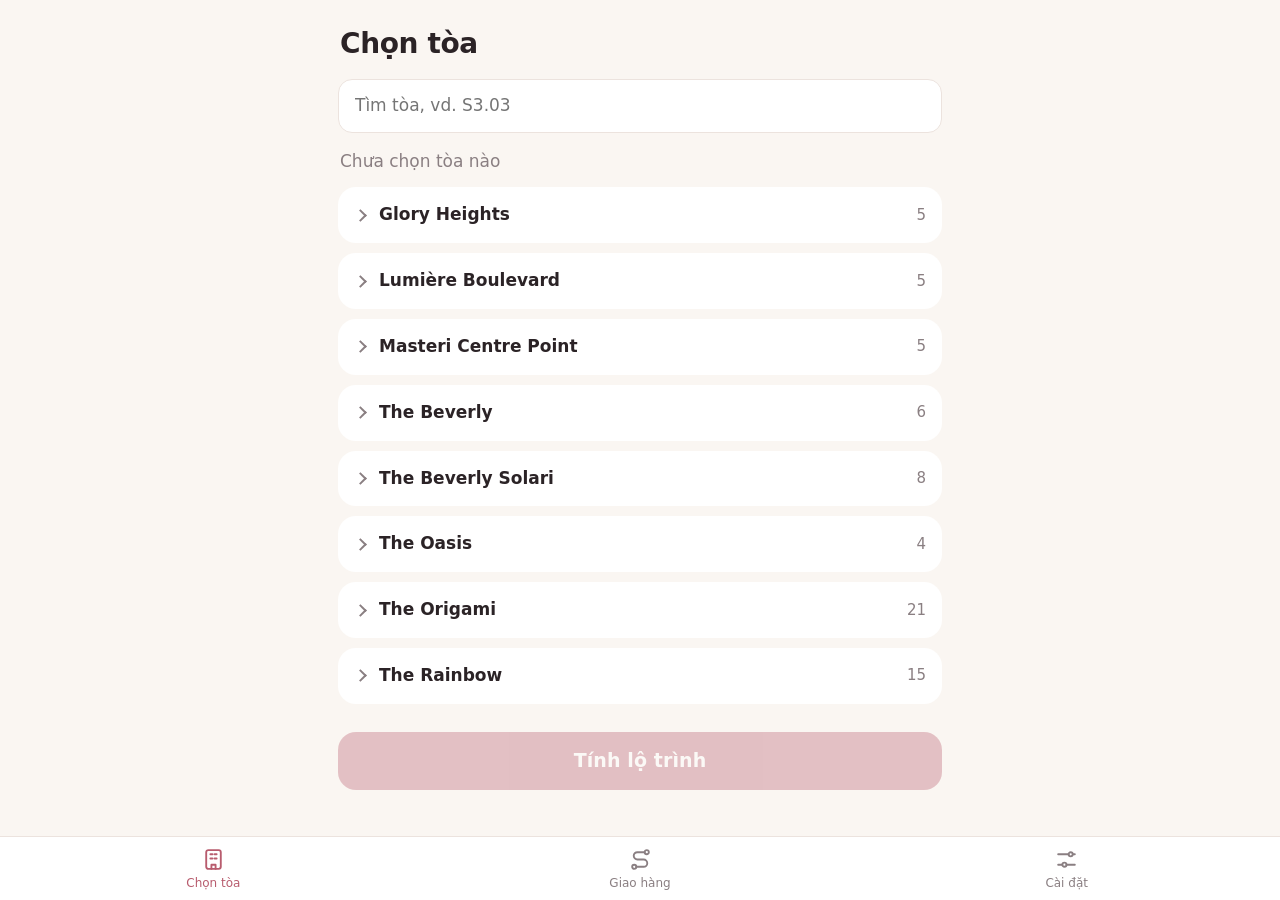
==== app/index.html @ 2db7b738 "Giao diện mới" ====
<!doctype html>
<html lang="vi">
<head>
<meta charset="utf-8">
<meta name="viewport" content="width=device-width,initial-scale=1,viewport-fit=cover">
<title>Giao VGP</title>
<meta name="description" content="Lộ trình giao hàng ngắn nhất trong Vinhomes Grand Park – chạy offline">
<meta name="theme-color" content="#faf6f2" media="(prefers-color-scheme: light)">
<meta name="theme-color" content="#161213" media="(prefers-color-scheme: dark)">
<meta name="apple-mobile-web-app-capable" content="yes">
<meta name="mobile-web-app-capable" content="yes">
<meta name="apple-mobile-web-app-status-bar-style" content="default">
<meta name="apple-mobile-web-app-title" content="Giao VGP">
<link rel="manifest" href="manifest.json">
<link rel="apple-touch-icon" href="icons/apple-touch-icon.png">
<link rel="icon" href="icons/icon-192.png">
<style>
:root{
  --bg:#faf6f2;--card:#ffffff;--fg:#2b2326;--mut:#8a7f82;--line:#ece3de;--soft:#f6eeea;
  --acc:#b85c6e;--acc-soft:#f7e6e9;--acc-fg:#fff;--plum:#5e3a48;--bad:#c0392b;
  --map-bg:#f3eee9;--map-road:#ffffff;--map-road-edge:#e3d9d2;--map-major:#f6e5cc;--map-walk:#cfe0cc;
  --map-bld:#e8e0da;--map-bld-edge:#d9cec7;--map-lbl:#6d6265;--map-bnd:#e2b9a4;--route:#b85c6e;--route-done:#c9bfc2;--depot:#5e3a48;
  --safe-b:env(safe-area-inset-bottom,0px);--safe-t:env(safe-area-inset-top,0px);
  --r:18px;
}
@media (prefers-color-scheme:dark){:root{
  --bg:#161213;--card:#221c1e;--fg:#f4eef0;--mut:#a3979a;--line:#342b2e;--soft:#2b2326;
  --acc:#e08a9b;--acc-soft:#3a2a2f;--acc-fg:#1f1416;--plum:#d7b2c0;
  --map-bg:#1c1718;--map-road:#3a3134;--map-road-edge:#2a2224;--map-major:#5a4632;--map-walk:#33463a;
  --map-bld:#2c2427;--map-bld-edge:#3a3033;--map-lbl:#c9bcc0;--map-bnd:#7a5546;--route:#e08a9b;--route-done:#5b4d52;--depot:#d7b2c0;
}}
*{box-sizing:border-box;-webkit-tap-highlight-color:transparent}
html,body{margin:0;height:100%;background:var(--bg);color:var(--fg);
  font:17px/1.4 -apple-system,BlinkMacSystemFont,"SF Pro Text",system-ui,sans-serif;overscroll-behavior:none;-webkit-font-smoothing:antialiased}
button,input,select{font:inherit;color:inherit}
button{cursor:pointer;border:none;background:none;padding:0}
#app{display:flex;flex-direction:column;height:100%;padding-top:var(--safe-t)}
main{flex:1;overflow:auto;-webkit-overflow-scrolling:touch}
.screen{display:none;padding:18px 18px 28px}.screen.on{display:block}
h1{font-size:28px;font-weight:700;letter-spacing:-.4px;margin:6px 2px 16px}
.mut{color:var(--mut)}
.small{font-size:14px}

/* thanh tab */
nav{display:flex;background:var(--card);border-top:1px solid var(--line);padding-bottom:var(--safe-b)}
nav button{flex:1;padding:10px 0 8px;font-size:12px;font-weight:500;color:var(--mut);display:flex;flex-direction:column;align-items:center;gap:3px;position:relative}
nav button svg{width:25px;height:25px}
nav button.on{color:var(--acc)}
nav .dot{position:absolute;top:7px;left:calc(50% + 9px);min-width:18px;height:18px;border-radius:9px;background:var(--acc);color:var(--acc-fg);font-size:11px;font-weight:700;display:none;align-items:center;justify-content:center;padding:0 5px}
nav .dot.on{display:flex}

/* nút */
.btn{display:flex;align-items:center;justify-content:center;width:100%;min-height:58px;border-radius:var(--r);
  background:var(--acc);color:var(--acc-fg);font-size:19px;font-weight:600;letter-spacing:.1px}
.btn:disabled{opacity:.35}
.btn.ghost{background:var(--acc-soft);color:var(--acc)}
.link{color:var(--acc);font-weight:600;font-size:16px;padding:10px 4px}
.link.mut{color:var(--mut);font-weight:500}
.links{display:flex;justify-content:center;gap:28px;margin:6px 0 4px}
.seg{display:flex;background:var(--soft);border-radius:14px;padding:3px}
.seg button{flex:1;padding:9px 6px;border-radius:11px;font-weight:600;font-size:16px;color:var(--mut);min-height:42px}
.seg button.on{background:var(--card);color:var(--fg);box-shadow:0 1px 4px #0000001a}
input[type=search],input[type=number],input[type=text]{width:100%;padding:14px 16px;border-radius:14px;border:1px solid var(--line);background:var(--card);outline:none}
input:focus{border-color:var(--acc)}
.card{background:var(--card);border-radius:var(--r);padding:4px 16px;margin-bottom:14px}

/* chọn tòa */
.bar{display:flex;align-items:center;justify-content:space-between;margin:14px 2px 10px;min-height:28px}
.chips{display:flex;gap:8px;overflow-x:auto;margin:0 -18px 12px;padding:0 18px;scrollbar-width:none}
.chips::-webkit-scrollbar{display:none}
.chip{white-space:nowrap;background:var(--card);border:1px solid var(--line);border-radius:20px;padding:8px 14px;font-size:15px}
.zone{background:var(--card);border-radius:var(--r);margin-bottom:10px;overflow:hidden}
.zone-h{display:flex;align-items:center;gap:10px;padding:16px;font-weight:600;font-size:17px}
.zone-h .cnt{margin-left:auto;font-size:15px;font-weight:500;color:var(--mut)}
.zone-h .cnt.has{color:var(--acc);font-weight:700}
.zone-h .car{width:9px;height:9px;border:solid var(--mut);border-width:0 2px 2px 0;transform:rotate(45deg);margin:0 4px 4px 2px;transition:transform .15s}
.zone.closed .car{transform:rotate(-45deg);margin-bottom:0}
.zone.closed .items{display:none}
.zone .all{display:block;width:100%;text-align:left;padding:12px 16px;color:var(--acc);font-weight:600;font-size:15px;border-top:1px solid var(--line)}
.item{display:flex;align-items:center;gap:14px;padding:13px 16px;border-top:1px solid var(--line);min-height:56px}
.item .id{font-weight:600;font-size:18px}
.item .nm{font-size:13px;color:var(--mut)}
.ck{width:26px;height:26px;border-radius:50%;border:2px solid var(--line);flex:none;display:flex;align-items:center;justify-content:center;transition:all .12s}
.item.on .ck{background:var(--acc);border-color:var(--acc)}
.item.on .ck:after{content:"";width:6px;height:12px;border:solid var(--acc-fg);border-width:0 2.5px 2.5px 0;transform:rotate(45deg) translate(-1px,-1px)}
.dock{position:sticky;bottom:0;padding:18px 0 2px;background:linear-gradient(transparent,var(--bg) 30%)}

/* bản đồ thu nhỏ */
.mapcard{position:relative;height:38vh;min-height:230px;border-radius:var(--r);overflow:hidden;margin:14px 0;background:var(--map-bg)}
.mapcard canvas{width:100%;height:100%;display:block}
.mapcard .hint{position:absolute;right:10px;bottom:10px;width:38px;height:38px;border-radius:19px;background:var(--card);
  display:flex;align-items:center;justify-content:center;box-shadow:0 1px 6px #0002;pointer-events:none}
.mapcard .hint svg{width:18px;height:18px;color:var(--fg)}
/* bản đồ toàn màn hình */
#full{position:fixed;inset:0;z-index:40;background:var(--map-bg);display:none;touch-action:none}
#full.on{display:block}
#full canvas{width:100%;height:100%;display:block}
#full .close{position:absolute;top:calc(14px + var(--safe-t));right:14px;width:46px;height:46px;border-radius:23px;background:var(--card);
  box-shadow:0 2px 10px #0003;display:flex;align-items:center;justify-content:center}
#full .close svg{width:20px;height:20px}

/* lộ trình */
.sum{display:flex;align-items:baseline;gap:8px;margin:2px 2px 14px;flex-wrap:wrap}
.sum b{font-size:30px;font-weight:700;letter-spacing:-.5px}
.sum span{color:var(--mut);font-size:16px}
.stop{display:flex;align-items:center;gap:14px;padding:12px 0;border-top:1px solid var(--line)}
.stop:first-child{border-top:none}
.num{width:30px;height:30px;border-radius:50%;background:var(--acc-soft);color:var(--acc);font-weight:700;display:flex;align-items:center;justify-content:center;flex:none;font-size:14px}
.num.home{background:var(--plum);color:var(--card)}
.num.home svg{width:15px;height:15px}
.num.done{background:var(--soft);color:var(--mut)}
.stop .id{font-weight:600;font-size:17px}
.stop .z{font-size:13px;color:var(--mut)}
.stop .leg{margin-left:auto;color:var(--mut);font-size:14px;white-space:nowrap}
.stop.done .id{color:var(--mut);text-decoration:line-through}
.stop.cur{background:var(--acc-soft);margin:0 -16px;padding:12px 16px}

/* đang giao */
.prog{display:flex;align-items:center;gap:12px;margin:2px 2px 14px}
.prog .track{flex:1;height:8px;background:var(--soft);border-radius:4px;overflow:hidden}
.prog .track i{display:block;height:100%;background:var(--acc);border-radius:4px;transition:width .25s}
.prog b{font-size:16px}
.next{background:var(--card);border-radius:22px;padding:24px 18px 22px;text-align:center;margin-bottom:14px}
.next .lbl{font-size:15px;color:var(--mut)}
.next .big{font-size:64px;font-weight:800;letter-spacing:-1.5px;line-height:1.05;margin:6px 0 8px;color:var(--fg)}
.next .sub{font-size:16px;color:var(--mut)}
.next .note{margin-top:12px;font-size:15px;background:var(--acc-soft);border-radius:12px;padding:10px 12px;color:var(--fg)}

.empty{text-align:center;padding:70px 24px;color:var(--mut)}
.empty svg{width:56px;height:56px;color:var(--line);margin-bottom:12px}
.empty b{display:block;color:var(--fg);font-size:19px;margin-bottom:6px}

/* cài đặt */
.set{display:flex;align-items:center;gap:12px;padding:12px 0;border-top:1px solid var(--line)}
.set:first-child{border-top:none}
.set label{flex:1}
.set input{width:96px;text-align:right;padding:10px 12px}
.sec{font-size:14px;color:var(--mut);margin:20px 4px 8px;font-weight:500}
details.card{padding:0 16px}
details summary{list-style:none;padding:16px 0;font-weight:600;display:flex;align-items:center}
details summary::-webkit-details-marker{display:none}
details summary:after{content:"";width:8px;height:8px;border:solid var(--mut);border-width:0 2px 2px 0;transform:rotate(-45deg);margin-left:auto;transition:transform .15s}
details[open] summary:after{transform:rotate(45deg)}
.row{display:flex;gap:10px}
.plain{padding:14px 0;border-top:1px solid var(--line);width:100%;text-align:left;color:var(--acc);font-weight:500}
.plain.bad{color:var(--bad)}

/* hộp thoại, thông báo */
#modal{position:fixed;inset:0;background:#0005;display:none;align-items:flex-end;justify-content:center;z-index:50}
#modal.on{display:flex}
#modal .sheet{background:var(--card);width:100%;max-width:520px;border-radius:24px 24px 0 0;padding:22px 18px calc(18px + var(--safe-b))}
#modal h3{margin:0 0 8px;font-size:20px}
#modal p{margin:0 0 18px}
#modal .btn+.btn{margin-top:10px}
#toast{position:fixed;left:50%;transform:translateX(-50%);bottom:calc(92px + var(--safe-b));background:var(--fg);color:var(--bg);
  padding:12px 18px;border-radius:14px;font-size:15px;opacity:0;transition:opacity .2s;pointer-events:none;z-index:60;max-width:88%;text-align:center}
#toast.on{opacity:.94}
#update{display:none;background:var(--acc);color:var(--acc-fg);padding:11px 16px;font-size:15px;text-align:center;font-weight:500}
#update.on{display:block}
@media (min-width:760px){main{max-width:640px;margin:0 auto;width:100%}}
</style>
</head>
<body>
<div id="app">
  <div id="update"></div>
  <main>
    <!-- CHỌN TÒA -->
    <section class="screen on" id="s-pick">
      <h1>Chọn tòa</h1>
      <input type="search" id="q" placeholder="Tìm tòa, vd. S3.03" autocomplete="off" autocorrect="off" autocapitalize="characters">
      <div class="bar">
        <span class="mut" id="selInfo">Chưa chọn tòa nào</span>
        <button class="link" id="bClear" style="padding:4px">Bỏ chọn</button>
      </div>
      <div class="chips" id="presets"></div>
      <div id="zones"></div>
      <div class="dock"><button class="btn" id="bSolve" disabled>Tính lộ trình</button></div>
    </section>

    <!-- GIAO HÀNG -->
    <section class="screen" id="s-go">
      <div id="goEmpty" class="empty">
        <svg viewBox="0 0 24 24" fill="none" stroke="currentColor" stroke-width="1.6"><circle cx="6" cy="19" r="2"/><circle cx="18" cy="5" r="2"/><path d="M8 19h7a3.5 3.5 0 0 0 0-7H9a3.5 3.5 0 0 1 0-7h7"/></svg>
        <b>Chưa có lộ trình</b>Chọn tòa cần giao rồi bấm “Tính lộ trình”.
      </div>

      <!-- xem trước lộ trình -->
      <div id="plan" style="display:none">
        <h1>Lộ trình</h1>
        <div class="seg" id="modeSeg"><button data-m="moto">Xe máy</button><button data-m="walk">Đi bộ</button></div>
        <div class="sum" style="margin-top:16px"><b id="pDist"></b><span id="pMeta"></span></div>
        <button class="btn" id="bStart">Bắt đầu giao</button>
        <div class="mapcard" id="mapPlan"></div>
        <div class="card" id="planList"></div>
      </div>

      <!-- đang giao -->
      <div id="trip" style="display:none">
        <div class="prog"><div class="track"><i id="tBar"></i></div><b id="tProg"></b></div>
        <div class="next" id="tNext"></div>
        <button class="btn" id="bDone"></button>
        <div class="links"><button class="link mut" id="bUndo">Hoàn tác</button><button class="link mut" id="bReplan">Tính lại đường</button></div>
        <div class="mapcard" id="mapTrip"></div>
        <div class="card" id="tripList"></div>
        <div class="links"><button class="link mut" id="bEnd">Kết thúc chuyến</button></div>
      </div>
    </section>

    <!-- CÀI ĐẶT -->
    <section class="screen" id="s-set">
      <h1>Cài đặt</h1>
      <div class="card">
        <div class="set"><label for="spMoto">Tốc độ xe máy <span class="mut small">km/h</span></label><input type="number" id="spMoto" min="3" max="60" step="1" inputmode="decimal"></div>
        <div class="set"><label for="spWalk">Tốc độ đi bộ <span class="mut small">km/h</span></label><input type="number" id="spWalk" min="1" max="10" step="0.5" inputmode="decimal"></div>
        <div class="set"><label for="stopMin">Dừng mỗi sảnh <span class="mut small">phút</span></label><input type="number" id="stopMin" min="0" max="30" step="0.5" inputmode="decimal"></div>
      </div>
      <div class="sec">Nhóm tòa đã lưu</div>
      <div class="card" id="presetList"></div>
      <details class="card">
        <summary>Nâng cao</summary>
        <button class="plain" id="bExport">Sao lưu nhóm tòa ra file</button>
        <button class="plain" id="bImport">Khôi phục từ file</button>
        <input type="file" id="fImport" accept=".json,application/json" hidden>
        <button class="plain" id="bBench">Đo tốc độ tính</button>
        <div class="mut small" id="benchOut"></div>
        <div class="sec" style="margin-left:0">Chuyến gần đây</div>
        <div id="history" class="mut small"></div>
        <div class="mut small" id="dataInfo" style="padding:14px 0;border-top:1px solid var(--line);margin-top:10px"></div>
        <button class="plain bad" id="bReset">Xoá dữ liệu trên máy</button>
      </details>
    </section>
  </main>

  <nav>
    <button data-s="s-pick" class="on"><svg viewBox="0 0 24 24" fill="none" stroke="currentColor" stroke-width="1.8" stroke-linecap="round" stroke-linejoin="round"><rect x="5" y="3" width="14" height="18" rx="2"/><path d="M9 7h2M13 7h2M9 11h2M13 11h2M10 21v-4h4v4"/></svg>Chọn tòa</button>
    <button data-s="s-go"><svg viewBox="0 0 24 24" fill="none" stroke="currentColor" stroke-width="1.8" stroke-linecap="round" stroke-linejoin="round"><circle cx="6" cy="19" r="2"/><circle cx="18" cy="5" r="2"/><path d="M8 19h7a3.5 3.5 0 0 0 0-7H9a3.5 3.5 0 0 1 0-7h7"/></svg>Giao hàng<span class="dot" id="tripDot"></span></button>
    <button data-s="s-set"><svg viewBox="0 0 24 24" fill="none" stroke="currentColor" stroke-width="1.8" stroke-linecap="round"><path d="M4 7h10M18 7h2M4 17h4M12 17h8"/><circle cx="16" cy="7" r="2"/><circle cx="10" cy="17" r="2"/></svg>Cài đặt</button>
  </nav>
</div>
<div id="full"><button class="close" id="fullClose" aria-label="Đóng bản đồ"><svg viewBox="0 0 24 24" fill="none" stroke="currentColor" stroke-width="2.4" stroke-linecap="round"><path d="M6 6l12 12M18 6L6 18"/></svg></button></div>
<div id="modal"><div class="sheet" id="sheet"></div></div>
<div id="toast"></div>
<script src="solver.js"></script>
<script src="map.js"></script>
<script src="app.js"></script>
</body>
</html>
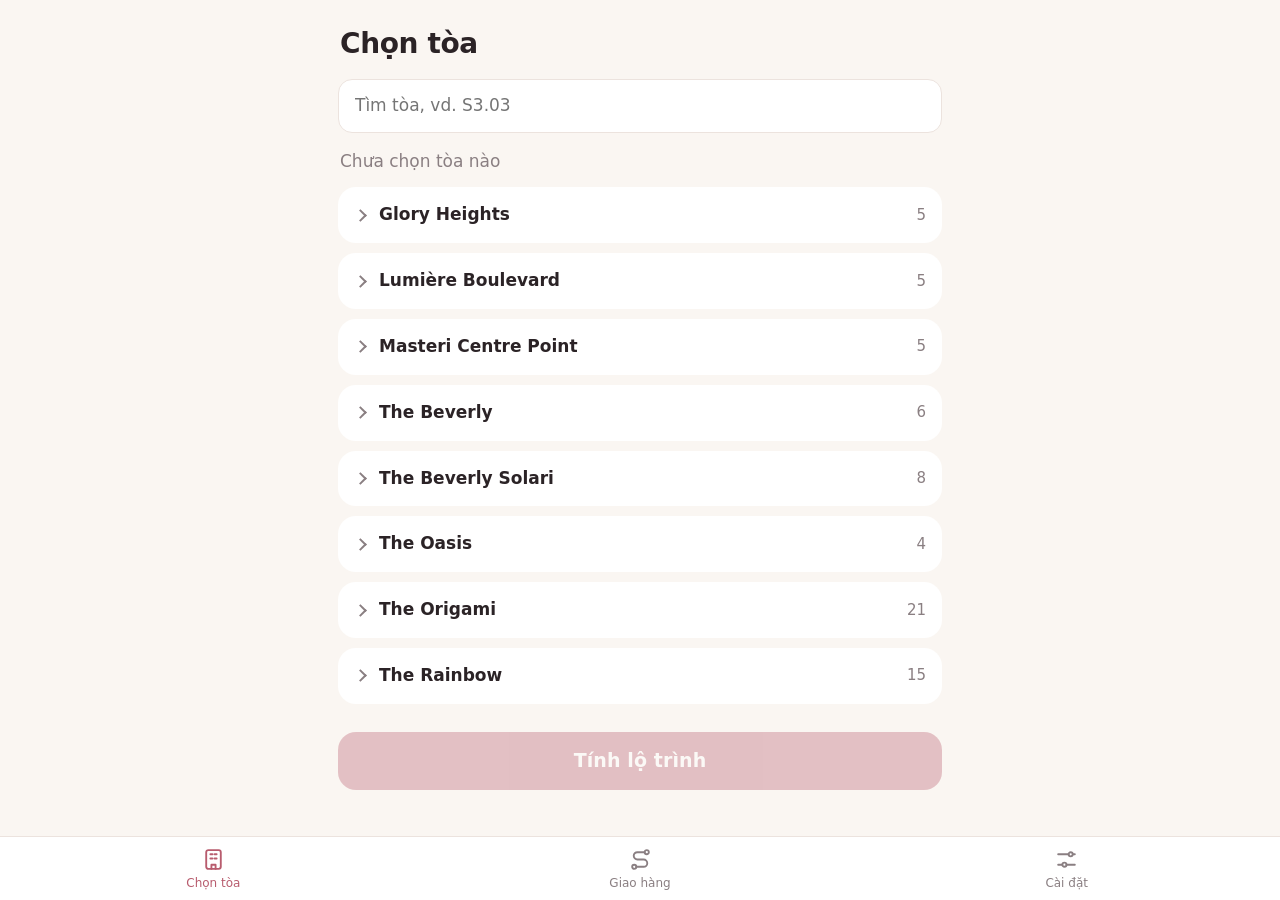
==== commit d203193f: "Chế độ bám theo" ====
--- a/app/index.html
+++ b/app/index.html
@@ -98,6 +98,18 @@
 #full .close{position:absolute;top:calc(14px + var(--safe-t));right:14px;width:46px;height:46px;border-radius:23px;background:var(--card);
   box-shadow:0 2px 10px #0003;display:flex;align-items:center;justify-content:center}
 #full .close svg{width:20px;height:20px}
+#full .locate{position:absolute;right:14px;bottom:calc(24px + var(--safe-b));width:52px;height:52px;border-radius:26px;background:var(--card);
+  box-shadow:0 2px 10px #0003;display:flex;align-items:center;justify-content:center;color:var(--mut)}
+#full .locate svg{width:24px;height:24px}
+#full .locate svg path{fill:none;stroke:currentColor;stroke-width:2;stroke-linejoin:round}
+#full .locate.follow{color:#0a84ff}
+#full .locate.follow svg path{fill:currentColor}
+#fullNext{position:absolute;left:14px;top:calc(14px + var(--safe-t));height:46px;max-width:calc(100% - 90px);border-radius:23px;background:var(--card);
+  box-shadow:0 2px 10px #0003;display:none;align-items:center;gap:8px;padding:0 16px 0 14px;font-size:16px;white-space:nowrap}
+#fullNext.on{display:flex}
+#fullNext .lbl{font-size:13px;color:var(--mut)}
+#fullNext b{font-size:18px;color:var(--acc)}
+#fullNext .d{font-size:14px;color:var(--mut)}
 
 /* lộ trình */
 .sum{display:flex;align-items:baseline;gap:8px;margin:2px 2px 14px;flex-wrap:wrap}
@@ -237,7 +249,9 @@
     <button data-s="s-set"><svg viewBox="0 0 24 24" fill="none" stroke="currentColor" stroke-width="1.8" stroke-linecap="round"><path d="M4 7h10M18 7h2M4 17h4M12 17h8"/><circle cx="16" cy="7" r="2"/><circle cx="10" cy="17" r="2"/></svg>Cài đặt</button>
   </nav>
 </div>
-<div id="full"><button class="close" id="fullClose" aria-label="Đóng bản đồ"><svg viewBox="0 0 24 24" fill="none" stroke="currentColor" stroke-width="2.4" stroke-linecap="round"><path d="M6 6l12 12M18 6L6 18"/></svg></button></div>
+<div id="full"><button class="close" id="fullClose" aria-label="Đóng bản đồ"><svg viewBox="0 0 24 24" fill="none" stroke="currentColor" stroke-width="2.4" stroke-linecap="round"><path d="M6 6l12 12M18 6L6 18"/></svg></button>
+  <button class="locate" id="fullLocate" aria-label="Bám theo vị trí của tôi"><svg viewBox="0 0 24 24"><path d="M20 4 4 10.8l6.6 2.1 2.2 6.9z"/></svg></button>
+  <button id="fullNext" aria-label="Xem tòa tiếp theo"></button></div>
 <div id="modal"><div class="sheet" id="sheet"></div></div>
 <div id="toast"></div>
 <script src="solver.js"></script>
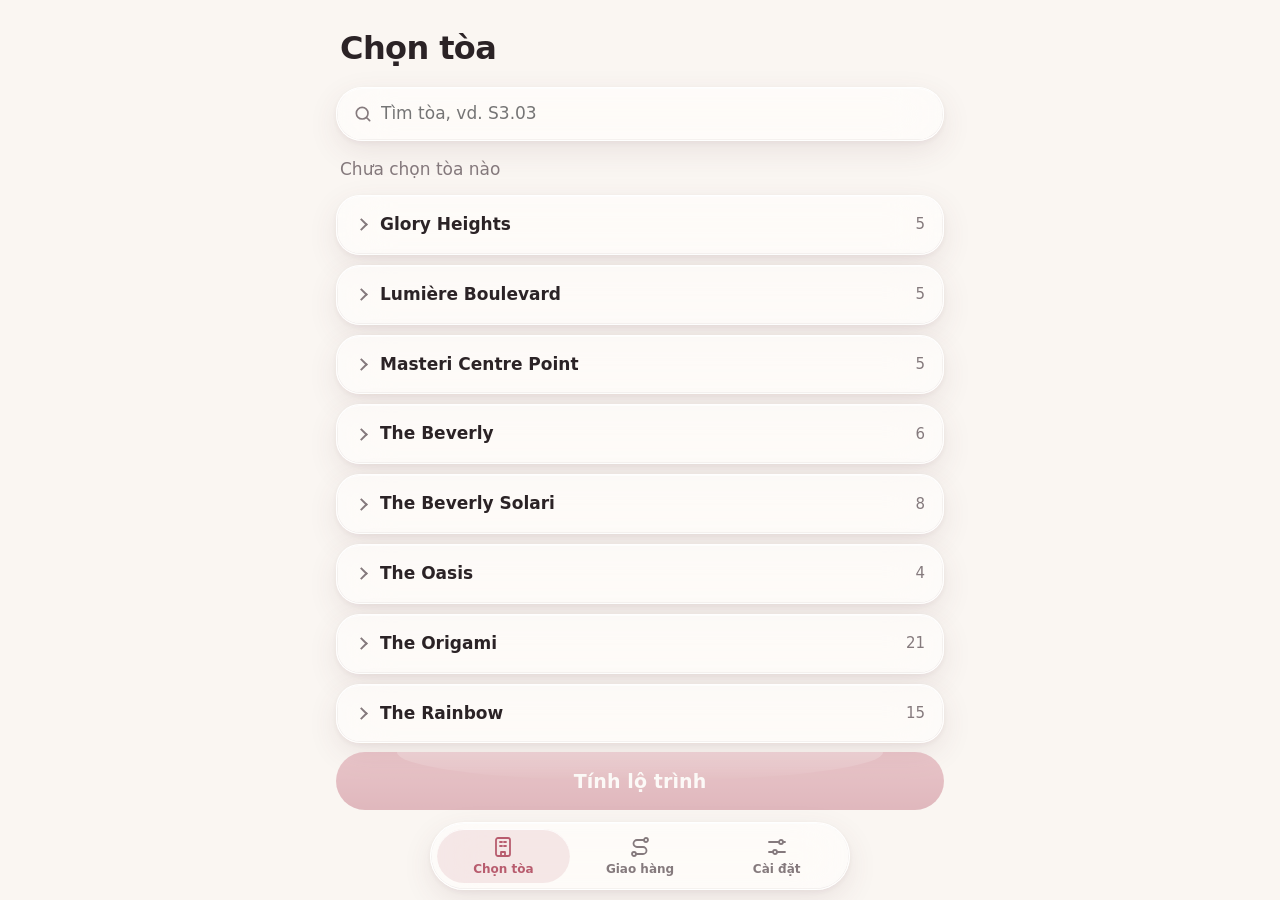
==== commit 546cb976: "Liquid Glass" ====
--- a/app/index.html
+++ b/app/index.html
@@ -6,7 +6,7 @@
 <title>Giao VGP</title>
 <meta name="description" content="Lộ trình giao hàng ngắn nhất trong Vinhomes Grand Park – chạy offline">
 <meta name="theme-color" content="#faf6f2" media="(prefers-color-scheme: light)">
-<meta name="theme-color" content="#161213" media="(prefers-color-scheme: dark)">
+<meta name="theme-color" content="#141011" media="(prefers-color-scheme: dark)">
 <meta name="apple-mobile-web-app-capable" content="yes">
 <meta name="mobile-web-app-capable" content="yes">
 <meta name="apple-mobile-web-app-status-bar-style" content="default">
@@ -15,161 +15,213 @@
 <link rel="apple-touch-icon" href="icons/apple-touch-icon.png">
 <link rel="icon" href="icons/icon-192.png">
 <style>
+/* ===== Liquid Glass – tông hồng đất ===== */
 :root{
-  --bg:#faf6f2;--card:#ffffff;--fg:#2b2326;--mut:#8a7f82;--line:#ece3de;--soft:#f6eeea;
-  --acc:#b85c6e;--acc-soft:#f7e6e9;--acc-fg:#fff;--plum:#5e3a48;--bad:#c0392b;
+  --bg:#faf6f2;--fg:#2b2326;--mut:#857a7d;--line:rgba(94,58,72,.10);
+  --card:#ffffff;                                   /* màu đặc (dùng cho bản đồ) */
+  --glass:rgba(255,255,255,.58);--glass-strong:rgba(255,255,255,.74);
+  --glass-edge:rgba(255,255,255,.85);--glass-rim:rgba(94,58,72,.10);
+  --glass-shadow:0 10px 30px rgba(94,58,72,.10),0 2px 6px rgba(94,58,72,.06);
+  --blur:saturate(180%) blur(26px);
+  --acc:#b85c6e;--acc-2:#cf7d8d;--acc-soft:rgba(184,92,110,.13);--acc-fg:#fff;--plum:#5e3a48;--bad:#c0392b;
   --map-bg:#f3eee9;--map-road:#ffffff;--map-road-edge:#e3d9d2;--map-major:#f6e5cc;--map-walk:#cfe0cc;
   --map-bld:#e8e0da;--map-bld-edge:#d9cec7;--map-lbl:#6d6265;--map-bnd:#e2b9a4;--route:#b85c6e;--route-done:#c9bfc2;--depot:#5e3a48;
   --safe-b:env(safe-area-inset-bottom,0px);--safe-t:env(safe-area-inset-top,0px);
-  --r:18px;
+  --r:24px;--nav-h:68px;
 }
 @media (prefers-color-scheme:dark){:root{
-  --bg:#161213;--card:#221c1e;--fg:#f4eef0;--mut:#a3979a;--line:#342b2e;--soft:#2b2326;
-  --acc:#e08a9b;--acc-soft:#3a2a2f;--acc-fg:#1f1416;--plum:#d7b2c0;
+  --bg:#141011;--fg:#f4eef0;--mut:#a3979a;--line:rgba(255,255,255,.08);
+  --card:#221c1e;
+  --glass:rgba(48,38,42,.55);--glass-strong:rgba(58,46,51,.72);
+  --glass-edge:rgba(255,255,255,.16);--glass-rim:rgba(0,0,0,.45);
+  --glass-shadow:0 12px 32px rgba(0,0,0,.45),0 2px 6px rgba(0,0,0,.3);
+  --acc:#e08a9b;--acc-2:#eaa3b1;--acc-soft:rgba(224,138,155,.16);--acc-fg:#2a171c;--plum:#d7b2c0;
   --map-bg:#1c1718;--map-road:#3a3134;--map-road-edge:#2a2224;--map-major:#5a4632;--map-walk:#33463a;
   --map-bld:#2c2427;--map-bld-edge:#3a3033;--map-lbl:#c9bcc0;--map-bnd:#7a5546;--route:#e08a9b;--route-done:#5b4d52;--depot:#d7b2c0;
 }}
 *{box-sizing:border-box;-webkit-tap-highlight-color:transparent}
-html,body{margin:0;height:100%;background:var(--bg);color:var(--fg);
+html,body{margin:0;height:100%;color:var(--fg);background:var(--bg);
   font:17px/1.4 -apple-system,BlinkMacSystemFont,"SF Pro Text",system-ui,sans-serif;overscroll-behavior:none;-webkit-font-smoothing:antialiased}
+/* nền có các mảng màu mềm để kính có thứ để "khúc xạ" */
+body:before{content:"";position:fixed;inset:-20%;z-index:-1;pointer-events:none;
+  background:
+    radial-gradient(40% 32% at 12% 8%,rgba(207,125,141,.30),transparent 70%),
+    radial-gradient(38% 30% at 92% 22%,rgba(246,214,190,.55),transparent 70%),
+    radial-gradient(45% 35% at 70% 88%,rgba(184,92,110,.18),transparent 70%),
+    radial-gradient(40% 30% at 8% 72%,rgba(232,200,214,.45),transparent 70%),var(--bg)}
+@media (prefers-color-scheme:dark){body:before{background:
+    radial-gradient(40% 32% at 12% 8%,rgba(184,92,110,.28),transparent 70%),
+    radial-gradient(38% 30% at 92% 22%,rgba(120,70,60,.30),transparent 70%),
+    radial-gradient(45% 35% at 70% 88%,rgba(224,138,155,.14),transparent 70%),
+    radial-gradient(40% 30% at 8% 72%,rgba(94,58,72,.40),transparent 70%),var(--bg)}}
 button,input,select{font:inherit;color:inherit}
 button{cursor:pointer;border:none;background:none;padding:0}
-#app{display:flex;flex-direction:column;height:100%;padding-top:var(--safe-t)}
-main{flex:1;overflow:auto;-webkit-overflow-scrolling:touch}
-.screen{display:none;padding:18px 18px 28px}.screen.on{display:block}
-h1{font-size:28px;font-weight:700;letter-spacing:-.4px;margin:6px 2px 16px}
+button:active{transform:scale(.97);transition:transform .08s}
+
+/* lớp kính dùng chung */
+.glass,.card,.zone,.next,nav,.chip,input[type=search],input[type=text],input[type=number],.seg,#modal .sheet,#toast,
+#full .close,#full .locate,#fullNext,.mapcard .hint{
+  background:var(--glass);-webkit-backdrop-filter:var(--blur);backdrop-filter:var(--blur);
+  border:1px solid var(--glass-edge);
+  box-shadow:inset 0 1px 0 var(--glass-edge),inset 0 0 0 .5px var(--glass-rim),var(--glass-shadow)}
+
+#app{height:100%;padding-top:var(--safe-t)}
+main{height:100%;overflow:auto;-webkit-overflow-scrolling:touch}
+.screen{display:none;padding:18px 16px calc(var(--nav-h) + 40px + var(--safe-b))}.screen.on{display:block}
+h1{font-size:32px;font-weight:700;letter-spacing:-.6px;margin:8px 4px 16px}
 .mut{color:var(--mut)}
 .small{font-size:14px}
 
-/* thanh tab */
-nav{display:flex;background:var(--card);border-top:1px solid var(--line);padding-bottom:var(--safe-b)}
-nav button{flex:1;padding:10px 0 8px;font-size:12px;font-weight:500;color:var(--mut);display:flex;flex-direction:column;align-items:center;gap:3px;position:relative}
-nav button svg{width:25px;height:25px}
-nav button.on{color:var(--acc)}
-nav .dot{position:absolute;top:7px;left:calc(50% + 9px);min-width:18px;height:18px;border-radius:9px;background:var(--acc);color:var(--acc-fg);font-size:11px;font-weight:700;display:none;align-items:center;justify-content:center;padding:0 5px}
+/* thanh tab nổi */
+nav{position:fixed;left:50%;transform:translateX(-50%);bottom:calc(10px + var(--safe-b));z-index:30;
+  width:min(calc(100% - 28px),420px);height:var(--nav-h);border-radius:34px;display:flex;padding:6px;gap:4px}
+nav button{flex:1;border-radius:28px;font-size:12px;font-weight:600;color:var(--mut);display:flex;flex-direction:column;
+  align-items:center;justify-content:center;gap:2px;position:relative;transition:background .2s,color .2s}
+nav button svg{width:24px;height:24px}
+nav button.on{color:var(--acc);background:var(--acc-soft);box-shadow:inset 0 1px 0 var(--glass-edge)}
+nav .dot{position:absolute;top:5px;left:calc(50% + 8px);min-width:18px;height:18px;border-radius:9px;background:var(--acc);color:var(--acc-fg);
+  font-size:11px;font-weight:700;display:none;align-items:center;justify-content:center;padding:0 5px;box-shadow:0 2px 6px rgba(184,92,110,.4)}
 nav .dot.on{display:flex}
 
-/* nút */
-.btn{display:flex;align-items:center;justify-content:center;width:100%;min-height:58px;border-radius:var(--r);
-  background:var(--acc);color:var(--acc-fg);font-size:19px;font-weight:600;letter-spacing:.1px}
-.btn:disabled{opacity:.35}
-.btn.ghost{background:var(--acc-soft);color:var(--acc)}
+/* nút chính: kính nhuộm màu */
+.btn{display:flex;align-items:center;justify-content:center;width:100%;min-height:58px;border-radius:29px;
+  color:var(--acc-fg);font-size:19px;font-weight:600;letter-spacing:.1px;position:relative;overflow:hidden;
+  background:linear-gradient(180deg,var(--acc-2),var(--acc));
+  box-shadow:inset 0 1px 0 rgba(255,255,255,.45),inset 0 -1px 0 rgba(0,0,0,.08),0 8px 22px rgba(184,92,110,.32)}
+.btn:before{content:"";position:absolute;left:10%;right:10%;top:0;height:50%;border-radius:0 0 50% 50%/0 0 100% 100%;
+  background:linear-gradient(180deg,rgba(255,255,255,.28),transparent);pointer-events:none}
+.btn:disabled{opacity:.4;box-shadow:none}
+.btn.ghost{background:var(--glass);color:var(--acc);-webkit-backdrop-filter:var(--blur);backdrop-filter:var(--blur);
+  border:1px solid var(--glass-edge);box-shadow:inset 0 1px 0 var(--glass-edge),var(--glass-shadow)}
+.btn.ghost:before{display:none}
 .link{color:var(--acc);font-weight:600;font-size:16px;padding:10px 4px}
 .link.mut{color:var(--mut);font-weight:500}
-.links{display:flex;justify-content:center;gap:28px;margin:6px 0 4px}
-.seg{display:flex;background:var(--soft);border-radius:14px;padding:3px}
-.seg button{flex:1;padding:9px 6px;border-radius:11px;font-weight:600;font-size:16px;color:var(--mut);min-height:42px}
-.seg button.on{background:var(--card);color:var(--fg);box-shadow:0 1px 4px #0000001a}
-input[type=search],input[type=number],input[type=text]{width:100%;padding:14px 16px;border-radius:14px;border:1px solid var(--line);background:var(--card);outline:none}
+.links{display:flex;justify-content:center;gap:28px;margin:8px 0 4px}
+
+/* điều khiển phân đoạn */
+.seg{display:flex;border-radius:24px;padding:4px}
+.seg button{flex:1;padding:9px 6px;border-radius:20px;font-weight:600;font-size:16px;color:var(--mut);min-height:42px;transition:all .2s}
+.seg button.on{background:var(--glass-strong);color:var(--fg);box-shadow:inset 0 1px 0 var(--glass-edge),0 2px 8px rgba(94,58,72,.12)}
+
+input[type=search],input[type=number],input[type=text]{width:100%;padding:14px 18px;border-radius:26px;outline:none}
+input[type=search]{padding-left:44px;background-image:url("data:image/svg+xml,%3Csvg xmlns='http://www.w3.org/2000/svg' viewBox='0 0 24 24' fill='none' stroke='%23857a7d' stroke-width='2' stroke-linecap='round'%3E%3Ccircle cx='11' cy='11' r='7'/%3E%3Cpath d='m20 20-3.5-3.5'/%3E%3C/svg%3E");
+  background-repeat:no-repeat;background-size:20px;background-position:16px 50%}
 input:focus{border-color:var(--acc)}
-.card{background:var(--card);border-radius:var(--r);padding:4px 16px;margin-bottom:14px}
+.card{border-radius:var(--r);padding:4px 18px;margin-bottom:14px}
 
 /* chọn tòa */
-.bar{display:flex;align-items:center;justify-content:space-between;margin:14px 2px 10px;min-height:28px}
-.chips{display:flex;gap:8px;overflow-x:auto;margin:0 -18px 12px;padding:0 18px;scrollbar-width:none}
+.bar{display:flex;align-items:center;justify-content:space-between;margin:14px 4px 10px;min-height:28px}
+.chips{display:flex;gap:8px;overflow-x:auto;margin:0 -16px 12px;padding:2px 16px 8px;scrollbar-width:none}
 .chips::-webkit-scrollbar{display:none}
-.chip{white-space:nowrap;background:var(--card);border:1px solid var(--line);border-radius:20px;padding:8px 14px;font-size:15px}
-.zone{background:var(--card);border-radius:var(--r);margin-bottom:10px;overflow:hidden}
-.zone-h{display:flex;align-items:center;gap:10px;padding:16px;font-weight:600;font-size:17px}
+.chip{white-space:nowrap;border-radius:20px;padding:8px 15px;font-size:15px;font-weight:500}
+.zone{border-radius:var(--r);margin-bottom:10px;overflow:hidden}
+.zone-h{display:flex;align-items:center;gap:10px;padding:17px 18px;font-weight:600;font-size:17px}
 .zone-h .cnt{margin-left:auto;font-size:15px;font-weight:500;color:var(--mut)}
 .zone-h .cnt.has{color:var(--acc);font-weight:700}
 .zone-h .car{width:9px;height:9px;border:solid var(--mut);border-width:0 2px 2px 0;transform:rotate(45deg);margin:0 4px 4px 2px;transition:transform .15s}
 .zone.closed .car{transform:rotate(-45deg);margin-bottom:0}
 .zone.closed .items{display:none}
-.zone .all{display:block;width:100%;text-align:left;padding:12px 16px;color:var(--acc);font-weight:600;font-size:15px;border-top:1px solid var(--line)}
-.item{display:flex;align-items:center;gap:14px;padding:13px 16px;border-top:1px solid var(--line);min-height:56px}
+.zone .all{display:block;width:100%;text-align:left;padding:13px 18px;color:var(--acc);font-weight:600;font-size:15px;border-top:1px solid var(--line)}
+.item{display:flex;align-items:center;gap:14px;padding:13px 18px;border-top:1px solid var(--line);min-height:56px}
 .item .id{font-weight:600;font-size:18px}
 .item .nm{font-size:13px;color:var(--mut)}
-.ck{width:26px;height:26px;border-radius:50%;border:2px solid var(--line);flex:none;display:flex;align-items:center;justify-content:center;transition:all .12s}
-.item.on .ck{background:var(--acc);border-color:var(--acc)}
+.ck{width:26px;height:26px;border-radius:50%;border:2px solid rgba(133,122,125,.35);flex:none;display:flex;align-items:center;justify-content:center;transition:all .15s}
+.item.on .ck{background:linear-gradient(180deg,var(--acc-2),var(--acc));border-color:transparent;box-shadow:inset 0 1px 0 rgba(255,255,255,.4),0 2px 6px rgba(184,92,110,.35)}
 .item.on .ck:after{content:"";width:6px;height:12px;border:solid var(--acc-fg);border-width:0 2.5px 2.5px 0;transform:rotate(45deg) translate(-1px,-1px)}
-.dock{position:sticky;bottom:0;padding:18px 0 2px;background:linear-gradient(transparent,var(--bg) 30%)}
+.dock{position:sticky;bottom:calc(var(--nav-h) + 22px + var(--safe-b));padding-top:14px;z-index:5}
 
 /* bản đồ thu nhỏ */
-.mapcard{position:relative;height:38vh;min-height:230px;border-radius:var(--r);overflow:hidden;margin:14px 0;background:var(--map-bg)}
+.mapcard{position:relative;height:38vh;min-height:230px;border-radius:var(--r);overflow:hidden;margin:14px 0;background:var(--map-bg);
+  border:1px solid var(--glass-edge);box-shadow:inset 0 0 0 .5px var(--glass-rim),var(--glass-shadow)}
 .mapcard canvas{width:100%;height:100%;display:block}
-.mapcard .hint{position:absolute;right:10px;bottom:10px;width:38px;height:38px;border-radius:19px;background:var(--card);
-  display:flex;align-items:center;justify-content:center;box-shadow:0 1px 6px #0002;pointer-events:none}
+.mapcard .hint{position:absolute;right:10px;bottom:10px;width:40px;height:40px;border-radius:20px;display:flex;align-items:center;justify-content:center;pointer-events:none}
 .mapcard .hint svg{width:18px;height:18px;color:var(--fg)}
 /* bản đồ toàn màn hình */
 #full{position:fixed;inset:0;z-index:40;background:var(--map-bg);display:none;touch-action:none}
 #full.on{display:block}
 #full canvas{width:100%;height:100%;display:block}
-#full .close{position:absolute;top:calc(14px + var(--safe-t));right:14px;width:46px;height:46px;border-radius:23px;background:var(--card);
-  box-shadow:0 2px 10px #0003;display:flex;align-items:center;justify-content:center}
+#full .close{position:absolute;top:calc(14px + var(--safe-t));right:14px;width:48px;height:48px;border-radius:24px;display:flex;align-items:center;justify-content:center}
 #full .close svg{width:20px;height:20px}
-#full .locate{position:absolute;right:14px;bottom:calc(24px + var(--safe-b));width:52px;height:52px;border-radius:26px;background:var(--card);
-  box-shadow:0 2px 10px #0003;display:flex;align-items:center;justify-content:center;color:var(--mut)}
+#full .locate{position:absolute;right:14px;bottom:calc(24px + var(--safe-b));width:56px;height:56px;border-radius:28px;display:flex;align-items:center;justify-content:center;color:var(--mut)}
 #full .locate svg{width:24px;height:24px}
 #full .locate svg path{fill:none;stroke:currentColor;stroke-width:2;stroke-linejoin:round}
 #full .locate.follow{color:#0a84ff}
 #full .locate.follow svg path{fill:currentColor}
-#fullNext{position:absolute;left:14px;top:calc(14px + var(--safe-t));height:46px;max-width:calc(100% - 90px);border-radius:23px;background:var(--card);
-  box-shadow:0 2px 10px #0003;display:none;align-items:center;gap:8px;padding:0 16px 0 14px;font-size:16px;white-space:nowrap}
+#fullNext{position:absolute;left:14px;top:calc(14px + var(--safe-t));height:48px;max-width:calc(100% - 90px);border-radius:24px;
+  display:none;align-items:center;gap:8px;padding:0 18px 0 16px;font-size:16px;white-space:nowrap}
 #fullNext.on{display:flex}
 #fullNext .lbl{font-size:13px;color:var(--mut)}
 #fullNext b{font-size:18px;color:var(--acc)}
 #fullNext .d{font-size:14px;color:var(--mut)}
 
 /* lộ trình */
-.sum{display:flex;align-items:baseline;gap:8px;margin:2px 2px 14px;flex-wrap:wrap}
-.sum b{font-size:30px;font-weight:700;letter-spacing:-.5px}
+.sum{display:flex;align-items:baseline;gap:8px;margin:2px 4px 14px;flex-wrap:wrap}
+.sum b{font-size:32px;font-weight:700;letter-spacing:-.6px}
 .sum span{color:var(--mut);font-size:16px}
 .stop{display:flex;align-items:center;gap:14px;padding:12px 0;border-top:1px solid var(--line)}
 .stop:first-child{border-top:none}
 .num{width:30px;height:30px;border-radius:50%;background:var(--acc-soft);color:var(--acc);font-weight:700;display:flex;align-items:center;justify-content:center;flex:none;font-size:14px}
 .num.home{background:var(--plum);color:var(--card)}
 .num.home svg{width:15px;height:15px}
-.num.done{background:var(--soft);color:var(--mut)}
+.num.done{background:var(--line);color:var(--mut)}
 .stop .id{font-weight:600;font-size:17px}
 .stop .z{font-size:13px;color:var(--mut)}
 .stop .leg{margin-left:auto;color:var(--mut);font-size:14px;white-space:nowrap}
 .stop.done .id{color:var(--mut);text-decoration:line-through}
-.stop.cur{background:var(--acc-soft);margin:0 -16px;padding:12px 16px}
+.stop.cur{background:var(--acc-soft);margin:0 -18px;padding:12px 18px}
 
 /* đang giao */
-.prog{display:flex;align-items:center;gap:12px;margin:2px 2px 14px}
-.prog .track{flex:1;height:8px;background:var(--soft);border-radius:4px;overflow:hidden}
-.prog .track i{display:block;height:100%;background:var(--acc);border-radius:4px;transition:width .25s}
+.prog{display:flex;align-items:center;gap:12px;margin:6px 4px 14px}
+.prog .track{flex:1;height:8px;background:var(--line);border-radius:4px;overflow:hidden}
+.prog .track i{display:block;height:100%;background:linear-gradient(90deg,var(--acc-2),var(--acc));border-radius:4px;transition:width .25s}
 .prog b{font-size:16px}
-.next{background:var(--card);border-radius:22px;padding:24px 18px 22px;text-align:center;margin-bottom:14px}
+.next{border-radius:30px;padding:26px 18px 24px;text-align:center;margin-bottom:16px}
 .next .lbl{font-size:15px;color:var(--mut)}
-.next .big{font-size:64px;font-weight:800;letter-spacing:-1.5px;line-height:1.05;margin:6px 0 8px;color:var(--fg)}
+.next .big{font-size:66px;font-weight:800;letter-spacing:-1.6px;line-height:1.05;margin:6px 0 8px;color:var(--fg)}
 .next .sub{font-size:16px;color:var(--mut)}
-.next .note{margin-top:12px;font-size:15px;background:var(--acc-soft);border-radius:12px;padding:10px 12px;color:var(--fg)}
-
-.empty{text-align:center;padding:70px 24px;color:var(--mut)}
-.empty svg{width:56px;height:56px;color:var(--line);margin-bottom:12px}
+.next .note{margin-top:12px;font-size:15px;background:var(--acc-soft);border-radius:14px;padding:10px 12px;color:var(--fg)}
+
+.empty{text-align:center;padding:80px 24px;color:var(--mut)}
+.empty svg{width:56px;height:56px;color:var(--acc);opacity:.35;margin-bottom:12px}
 .empty b{display:block;color:var(--fg);font-size:19px;margin-bottom:6px}
 
 /* cài đặt */
 .set{display:flex;align-items:center;gap:12px;padding:12px 0;border-top:1px solid var(--line)}
 .set:first-child{border-top:none}
 .set label{flex:1}
-.set input{width:96px;text-align:right;padding:10px 12px}
-.sec{font-size:14px;color:var(--mut);margin:20px 4px 8px;font-weight:500}
-details.card{padding:0 16px}
-details summary{list-style:none;padding:16px 0;font-weight:600;display:flex;align-items:center}
+.set input{width:96px;text-align:right;padding:10px 14px;box-shadow:none}
+.sec{font-size:14px;color:var(--mut);margin:22px 6px 8px;font-weight:500}
+details.card{padding:0 18px}
+details summary{list-style:none;padding:17px 0;font-weight:600;display:flex;align-items:center}
 details summary::-webkit-details-marker{display:none}
 details summary:after{content:"";width:8px;height:8px;border:solid var(--mut);border-width:0 2px 2px 0;transform:rotate(-45deg);margin-left:auto;transition:transform .15s}
 details[open] summary:after{transform:rotate(45deg)}
-.row{display:flex;gap:10px}
 .plain{padding:14px 0;border-top:1px solid var(--line);width:100%;text-align:left;color:var(--acc);font-weight:500}
 .plain.bad{color:var(--bad)}
 
-/* hộp thoại, thông báo */
-#modal{position:fixed;inset:0;background:#0005;display:none;align-items:flex-end;justify-content:center;z-index:50}
-#modal.on{display:flex}
-#modal .sheet{background:var(--card);width:100%;max-width:520px;border-radius:24px 24px 0 0;padding:22px 18px calc(18px + var(--safe-b))}
-#modal h3{margin:0 0 8px;font-size:20px}
+/* hộp thoại nổi, thông báo */
+#modal{position:fixed;inset:0;background:rgba(43,35,38,.22);display:none;align-items:flex-end;justify-content:center;z-index:50;
+  padding:0 10px calc(10px + var(--safe-b))}
+#modal.on{display:flex;animation:fade .18s}
+#modal .sheet{width:100%;max-width:520px;border-radius:34px;padding:24px 18px 18px;background:var(--glass-strong);animation:rise .22s cubic-bezier(.2,.9,.3,1.2)}
+#modal h3{margin:0 0 8px;font-size:21px}
 #modal p{margin:0 0 18px}
 #modal .btn+.btn{margin-top:10px}
-#toast{position:fixed;left:50%;transform:translateX(-50%);bottom:calc(92px + var(--safe-b));background:var(--fg);color:var(--bg);
-  padding:12px 18px;border-radius:14px;font-size:15px;opacity:0;transition:opacity .2s;pointer-events:none;z-index:60;max-width:88%;text-align:center}
-#toast.on{opacity:.94}
-#update{display:none;background:var(--acc);color:var(--acc-fg);padding:11px 16px;font-size:15px;text-align:center;font-weight:500}
+@keyframes fade{from{opacity:0}}
+@keyframes rise{from{transform:translateY(40px);opacity:0}}
+#toast{position:fixed;left:50%;transform:translateX(-50%);bottom:calc(var(--nav-h) + 26px + var(--safe-b));color:var(--fg);
+  padding:12px 20px;border-radius:22px;font-size:15px;font-weight:500;opacity:0;transition:opacity .2s;pointer-events:none;z-index:60;max-width:88%;text-align:center;background:var(--glass-strong)}
+#toast.on{opacity:1}
+#update{position:fixed;top:calc(8px + var(--safe-t));left:50%;transform:translateX(-50%);z-index:35;display:none;
+  background:linear-gradient(180deg,var(--acc-2),var(--acc));color:var(--acc-fg);padding:10px 18px;border-radius:22px;font-size:15px;font-weight:600;
+  box-shadow:inset 0 1px 0 rgba(255,255,255,.4),0 8px 20px rgba(184,92,110,.3);white-space:nowrap}
 #update.on{display:block}
-@media (min-width:760px){main{max-width:640px;margin:0 auto;width:100%}}
+/* máy không hỗ trợ làm mờ: dùng nền gần đặc để vẫn dễ đọc */
+@supports not ((backdrop-filter:blur(1px)) or (-webkit-backdrop-filter:blur(1px))){
+  :root{--glass:rgba(255,255,255,.92);--glass-strong:#fff}
+}
+@media (prefers-reduced-transparency:reduce){:root{--glass:var(--card);--glass-strong:var(--card)}}
+@media (min-width:760px){.screen{max-width:640px;margin:0 auto}}
 </style>
 </head>
 <body>
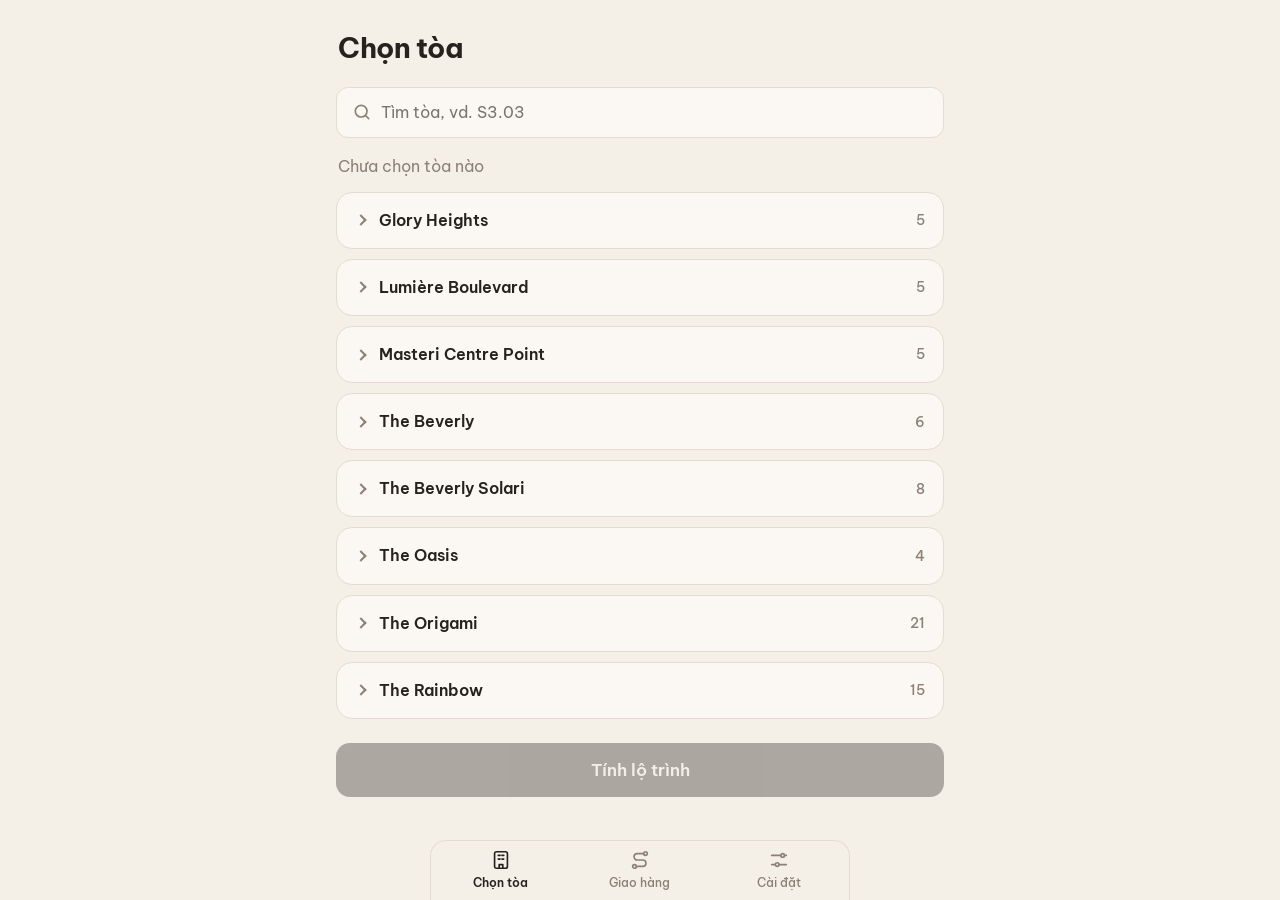
==== commit 8062f389: "Giao diện tối giản tông be, font Be Vietnam Pro - Bỏ hiệu ứng liquid glass (blur, gradient, bóng tro" ====
--- a/app/index.html
+++ b/app/index.html
@@ -5,8 +5,8 @@
 <meta name="viewport" content="width=device-width,initial-scale=1,viewport-fit=cover">
 <title>Giao VGP</title>
 <meta name="description" content="Lộ trình giao hàng ngắn nhất trong Vinhomes Grand Park – chạy offline">
-<meta name="theme-color" content="#faf6f2" media="(prefers-color-scheme: light)">
-<meta name="theme-color" content="#141011" media="(prefers-color-scheme: dark)">
+<meta name="theme-color" content="#f4efe7" media="(prefers-color-scheme: light)">
+<meta name="theme-color" content="#1a1714" media="(prefers-color-scheme: dark)">
 <meta name="apple-mobile-web-app-capable" content="yes">
 <meta name="mobile-web-app-capable" content="yes">
 <meta name="apple-mobile-web-app-status-bar-style" content="default">
@@ -14,213 +14,184 @@
 <link rel="manifest" href="manifest.json">
 <link rel="apple-touch-icon" href="icons/apple-touch-icon.png">
 <link rel="icon" href="icons/icon-192.png">
+<link rel="stylesheet" href="fonts/fonts.css">
 <style>
-/* ===== Liquid Glass – tông hồng đất ===== */
+/* ===== Tối giản – tông be ===== */
 :root{
-  --bg:#faf6f2;--fg:#2b2326;--mut:#857a7d;--line:rgba(94,58,72,.10);
-  --card:#ffffff;                                   /* màu đặc (dùng cho bản đồ) */
-  --glass:rgba(255,255,255,.58);--glass-strong:rgba(255,255,255,.74);
-  --glass-edge:rgba(255,255,255,.85);--glass-rim:rgba(94,58,72,.10);
-  --glass-shadow:0 10px 30px rgba(94,58,72,.10),0 2px 6px rgba(94,58,72,.06);
-  --blur:saturate(180%) blur(26px);
-  --acc:#b85c6e;--acc-2:#cf7d8d;--acc-soft:rgba(184,92,110,.13);--acc-fg:#fff;--plum:#5e3a48;--bad:#c0392b;
-  --map-bg:#f3eee9;--map-road:#ffffff;--map-road-edge:#e3d9d2;--map-major:#f6e5cc;--map-walk:#cfe0cc;
-  --map-bld:#e8e0da;--map-bld-edge:#d9cec7;--map-lbl:#6d6265;--map-bnd:#e2b9a4;--route:#b85c6e;--route-done:#c9bfc2;--depot:#5e3a48;
+  --bg:#f4efe7;--fg:#26221d;--mut:#8b8176;--line:#e4dccf;
+  --card:#fbf8f3;--soft:#ebe4d8;                    /* mặt phẳng, nền phụ */
+  --ink:#26221d;--ink-fg:#f4efe7;--plum:#26221d;     /* nút chính, điểm xuất phát */
+  --acc:#9c5a3a;--acc-soft:rgba(156,90,58,.10);--acc-fg:#fff;--bad:#b3402f;
+  --map-bg:#eee7db;--map-road:#fbf8f3;--map-road-edge:#ddd3c4;--map-major:#f1dfbf;--map-walk:#c9d3bd;
+  --map-bld:#e1d8c9;--map-bld-edge:#d1c6b4;--map-lbl:#7a7064;--map-bnd:#d6b79a;--route:#b24f2a;--route-done:#cdc3b3;--depot:#26221d;
+  --gps:#2b6df6;
+  --shadow:0 1px 2px rgba(38,34,29,.06),0 6px 18px rgba(38,34,29,.08);
   --safe-b:env(safe-area-inset-bottom,0px);--safe-t:env(safe-area-inset-top,0px);
-  --r:24px;--nav-h:68px;
+  --r:16px;--nav-h:60px;
 }
 @media (prefers-color-scheme:dark){:root{
-  --bg:#141011;--fg:#f4eef0;--mut:#a3979a;--line:rgba(255,255,255,.08);
-  --card:#221c1e;
-  --glass:rgba(48,38,42,.55);--glass-strong:rgba(58,46,51,.72);
-  --glass-edge:rgba(255,255,255,.16);--glass-rim:rgba(0,0,0,.45);
-  --glass-shadow:0 12px 32px rgba(0,0,0,.45),0 2px 6px rgba(0,0,0,.3);
-  --acc:#e08a9b;--acc-2:#eaa3b1;--acc-soft:rgba(224,138,155,.16);--acc-fg:#2a171c;--plum:#d7b2c0;
-  --map-bg:#1c1718;--map-road:#3a3134;--map-road-edge:#2a2224;--map-major:#5a4632;--map-walk:#33463a;
-  --map-bld:#2c2427;--map-bld-edge:#3a3033;--map-lbl:#c9bcc0;--map-bnd:#7a5546;--route:#e08a9b;--route-done:#5b4d52;--depot:#d7b2c0;
+  --bg:#1a1714;--fg:#efe8dd;--mut:#9c9286;--line:#2f2a24;
+  --card:#231f1b;--soft:#2c2721;
+  --ink:#efe8dd;--ink-fg:#1a1714;--plum:#efe8dd;
+  --acc:#d89a76;--acc-soft:rgba(216,154,118,.14);--acc-fg:#1a1714;--bad:#e0715f;
+  --map-bg:#1d1a16;--map-road:#3a342d;--map-road-edge:#2a251f;--map-major:#5b4a32;--map-walk:#34402f;
+  --map-bld:#2a2520;--map-bld-edge:#38322a;--map-lbl:#bdb2a3;--map-bnd:#7a5a46;--route:#e08f68;--route-done:#5a5146;--depot:#efe8dd;
+  --gps:#5b9bff;
+  --shadow:0 1px 2px rgba(0,0,0,.3),0 6px 18px rgba(0,0,0,.35);
 }}
 *{box-sizing:border-box;-webkit-tap-highlight-color:transparent}
 html,body{margin:0;height:100%;color:var(--fg);background:var(--bg);
-  font:17px/1.4 -apple-system,BlinkMacSystemFont,"SF Pro Text",system-ui,sans-serif;overscroll-behavior:none;-webkit-font-smoothing:antialiased}
-/* nền có các mảng màu mềm để kính có thứ để "khúc xạ" */
-body:before{content:"";position:fixed;inset:-20%;z-index:-1;pointer-events:none;
-  background:
-    radial-gradient(40% 32% at 12% 8%,rgba(207,125,141,.30),transparent 70%),
-    radial-gradient(38% 30% at 92% 22%,rgba(246,214,190,.55),transparent 70%),
-    radial-gradient(45% 35% at 70% 88%,rgba(184,92,110,.18),transparent 70%),
-    radial-gradient(40% 30% at 8% 72%,rgba(232,200,214,.45),transparent 70%),var(--bg)}
-@media (prefers-color-scheme:dark){body:before{background:
-    radial-gradient(40% 32% at 12% 8%,rgba(184,92,110,.28),transparent 70%),
-    radial-gradient(38% 30% at 92% 22%,rgba(120,70,60,.30),transparent 70%),
-    radial-gradient(45% 35% at 70% 88%,rgba(224,138,155,.14),transparent 70%),
-    radial-gradient(40% 30% at 8% 72%,rgba(94,58,72,.40),transparent 70%),var(--bg)}}
+  font:16px/1.45 "Be Vietnam Pro",system-ui,-apple-system,"Segoe UI",sans-serif;overscroll-behavior:none;-webkit-font-smoothing:antialiased}
 button,input,select{font:inherit;color:inherit}
 button{cursor:pointer;border:none;background:none;padding:0}
-button:active{transform:scale(.97);transition:transform .08s}
-
-/* lớp kính dùng chung */
-.glass,.card,.zone,.next,nav,.chip,input[type=search],input[type=text],input[type=number],.seg,#modal .sheet,#toast,
-#full .close,#full .locate,#fullNext,.mapcard .hint{
-  background:var(--glass);-webkit-backdrop-filter:var(--blur);backdrop-filter:var(--blur);
-  border:1px solid var(--glass-edge);
-  box-shadow:inset 0 1px 0 var(--glass-edge),inset 0 0 0 .5px var(--glass-rim),var(--glass-shadow)}
+button:active{opacity:.7}
 
 #app{height:100%;padding-top:var(--safe-t)}
 main{height:100%;overflow:auto;-webkit-overflow-scrolling:touch}
-.screen{display:none;padding:18px 16px calc(var(--nav-h) + 40px + var(--safe-b))}.screen.on{display:block}
-h1{font-size:32px;font-weight:700;letter-spacing:-.6px;margin:8px 4px 16px}
+.screen{display:none;padding:20px 16px calc(var(--nav-h) + 40px + var(--safe-b))}.screen.on{display:block}
+h1{font-size:28px;font-weight:700;letter-spacing:-.5px;margin:8px 2px 18px}
 .mut{color:var(--mut)}
 .small{font-size:14px}
 
-/* thanh tab nổi */
-nav{position:fixed;left:50%;transform:translateX(-50%);bottom:calc(10px + var(--safe-b));z-index:30;
-  width:min(calc(100% - 28px),420px);height:var(--nav-h);border-radius:34px;display:flex;padding:6px;gap:4px}
-nav button{flex:1;border-radius:28px;font-size:12px;font-weight:600;color:var(--mut);display:flex;flex-direction:column;
-  align-items:center;justify-content:center;gap:2px;position:relative;transition:background .2s,color .2s}
-nav button svg{width:24px;height:24px}
-nav button.on{color:var(--acc);background:var(--acc-soft);box-shadow:inset 0 1px 0 var(--glass-edge)}
-nav .dot{position:absolute;top:5px;left:calc(50% + 8px);min-width:18px;height:18px;border-radius:9px;background:var(--acc);color:var(--acc-fg);
-  font-size:11px;font-weight:700;display:none;align-items:center;justify-content:center;padding:0 5px;box-shadow:0 2px 6px rgba(184,92,110,.4)}
+/* thanh tab */
+nav{position:fixed;left:0;right:0;bottom:0;z-index:30;height:calc(var(--nav-h) + var(--safe-b));padding-bottom:var(--safe-b);
+  display:flex;background:var(--bg);border-top:1px solid var(--line)}
+nav button{flex:1;font-size:12px;font-weight:500;color:var(--mut);display:flex;flex-direction:column;
+  align-items:center;justify-content:center;gap:3px;position:relative}
+nav button svg{width:22px;height:22px}
+nav button.on{color:var(--fg);font-weight:600}
+nav .dot{position:absolute;top:6px;left:calc(50% + 6px);min-width:18px;height:18px;border-radius:9px;background:var(--acc);color:var(--acc-fg);
+  font-size:11px;font-weight:700;display:none;align-items:center;justify-content:center;padding:0 5px}
 nav .dot.on{display:flex}
-
-/* nút chính: kính nhuộm màu */
-.btn{display:flex;align-items:center;justify-content:center;width:100%;min-height:58px;border-radius:29px;
-  color:var(--acc-fg);font-size:19px;font-weight:600;letter-spacing:.1px;position:relative;overflow:hidden;
-  background:linear-gradient(180deg,var(--acc-2),var(--acc));
-  box-shadow:inset 0 1px 0 rgba(255,255,255,.45),inset 0 -1px 0 rgba(0,0,0,.08),0 8px 22px rgba(184,92,110,.32)}
-.btn:before{content:"";position:absolute;left:10%;right:10%;top:0;height:50%;border-radius:0 0 50% 50%/0 0 100% 100%;
-  background:linear-gradient(180deg,rgba(255,255,255,.28),transparent);pointer-events:none}
-.btn:disabled{opacity:.4;box-shadow:none}
-.btn.ghost{background:var(--glass);color:var(--acc);-webkit-backdrop-filter:var(--blur);backdrop-filter:var(--blur);
-  border:1px solid var(--glass-edge);box-shadow:inset 0 1px 0 var(--glass-edge),var(--glass-shadow)}
-.btn.ghost:before{display:none}
-.link{color:var(--acc);font-weight:600;font-size:16px;padding:10px 4px}
+@media (min-width:760px){nav{left:50%;right:auto;width:420px;transform:translateX(-50%);border:1px solid var(--line);border-bottom:none;border-radius:16px 16px 0 0}}
+
+/* nút */
+.btn{display:flex;align-items:center;justify-content:center;width:100%;min-height:54px;border-radius:14px;
+  background:var(--ink);color:var(--ink-fg);font-size:17px;font-weight:600}
+.btn:disabled{opacity:.35}
+.btn.ghost{background:transparent;color:var(--fg);border:1px solid var(--line)}
+.link{color:var(--acc);font-weight:600;font-size:15px;padding:10px 4px}
 .link.mut{color:var(--mut);font-weight:500}
 .links{display:flex;justify-content:center;gap:28px;margin:8px 0 4px}
 
 /* điều khiển phân đoạn */
-.seg{display:flex;border-radius:24px;padding:4px}
-.seg button{flex:1;padding:9px 6px;border-radius:20px;font-weight:600;font-size:16px;color:var(--mut);min-height:42px;transition:all .2s}
-.seg button.on{background:var(--glass-strong);color:var(--fg);box-shadow:inset 0 1px 0 var(--glass-edge),0 2px 8px rgba(94,58,72,.12)}
-
-input[type=search],input[type=number],input[type=text]{width:100%;padding:14px 18px;border-radius:26px;outline:none}
-input[type=search]{padding-left:44px;background-image:url("data:image/svg+xml,%3Csvg xmlns='http://www.w3.org/2000/svg' viewBox='0 0 24 24' fill='none' stroke='%23857a7d' stroke-width='2' stroke-linecap='round'%3E%3Ccircle cx='11' cy='11' r='7'/%3E%3Cpath d='m20 20-3.5-3.5'/%3E%3C/svg%3E");
-  background-repeat:no-repeat;background-size:20px;background-position:16px 50%}
+.seg{display:flex;border-radius:12px;padding:3px;background:var(--soft)}
+.seg button{flex:1;padding:8px 6px;border-radius:9px;font-weight:600;font-size:15px;color:var(--mut);min-height:40px}
+.seg button.on{background:var(--card);color:var(--fg);box-shadow:0 1px 2px rgba(38,34,29,.10)}
+
+input[type=search],input[type=number],input[type=text]{width:100%;padding:13px 16px;border-radius:12px;outline:none;background:var(--card);border:1px solid var(--line)}
+input[type=search]{padding-left:44px;background-image:url("data:image/svg+xml,%3Csvg xmlns='http://www.w3.org/2000/svg' viewBox='0 0 24 24' fill='none' stroke='%238b8176' stroke-width='2' stroke-linecap='round'%3E%3Ccircle cx='11' cy='11' r='7'/%3E%3Cpath d='m20 20-3.5-3.5'/%3E%3C/svg%3E");
+  background-repeat:no-repeat;background-size:20px;background-position:15px 50%}
 input:focus{border-color:var(--acc)}
-.card{border-radius:var(--r);padding:4px 18px;margin-bottom:14px}
+.card{background:var(--card);border:1px solid var(--line);border-radius:var(--r);padding:4px 18px;margin-bottom:14px}
 
 /* chọn tòa */
-.bar{display:flex;align-items:center;justify-content:space-between;margin:14px 4px 10px;min-height:28px}
+.bar{display:flex;align-items:center;justify-content:space-between;margin:14px 2px 10px;min-height:28px}
 .chips{display:flex;gap:8px;overflow-x:auto;margin:0 -16px 12px;padding:2px 16px 8px;scrollbar-width:none}
 .chips::-webkit-scrollbar{display:none}
-.chip{white-space:nowrap;border-radius:20px;padding:8px 15px;font-size:15px;font-weight:500}
-.zone{border-radius:var(--r);margin-bottom:10px;overflow:hidden}
-.zone-h{display:flex;align-items:center;gap:10px;padding:17px 18px;font-weight:600;font-size:17px}
-.zone-h .cnt{margin-left:auto;font-size:15px;font-weight:500;color:var(--mut)}
+.chip{white-space:nowrap;border-radius:20px;padding:7px 14px;font-size:14px;font-weight:500;background:var(--card);border:1px solid var(--line)}
+.zone{background:var(--card);border:1px solid var(--line);border-radius:var(--r);margin-bottom:10px;overflow:hidden}
+.zone-h{display:flex;align-items:center;gap:10px;padding:16px 18px;font-weight:600;font-size:16px}
+.zone-h .cnt{margin-left:auto;font-size:14px;font-weight:500;color:var(--mut)}
 .zone-h .cnt.has{color:var(--acc);font-weight:700}
-.zone-h .car{width:9px;height:9px;border:solid var(--mut);border-width:0 2px 2px 0;transform:rotate(45deg);margin:0 4px 4px 2px;transition:transform .15s}
+.zone-h .car{width:8px;height:8px;border:solid var(--mut);border-width:0 2px 2px 0;transform:rotate(45deg);margin:0 4px 4px 2px;transition:transform .15s}
 .zone.closed .car{transform:rotate(-45deg);margin-bottom:0}
 .zone.closed .items{display:none}
-.zone .all{display:block;width:100%;text-align:left;padding:13px 18px;color:var(--acc);font-weight:600;font-size:15px;border-top:1px solid var(--line)}
-.item{display:flex;align-items:center;gap:14px;padding:13px 18px;border-top:1px solid var(--line);min-height:56px}
-.item .id{font-weight:600;font-size:18px}
+.zone .all{display:block;width:100%;text-align:left;padding:13px 18px;color:var(--acc);font-weight:600;font-size:14px;border-top:1px solid var(--line)}
+.item{display:flex;align-items:center;gap:14px;padding:12px 18px;border-top:1px solid var(--line);min-height:54px}
+.item .id{font-weight:600;font-size:17px}
 .item .nm{font-size:13px;color:var(--mut)}
-.ck{width:26px;height:26px;border-radius:50%;border:2px solid rgba(133,122,125,.35);flex:none;display:flex;align-items:center;justify-content:center;transition:all .15s}
-.item.on .ck{background:linear-gradient(180deg,var(--acc-2),var(--acc));border-color:transparent;box-shadow:inset 0 1px 0 rgba(255,255,255,.4),0 2px 6px rgba(184,92,110,.35)}
-.item.on .ck:after{content:"";width:6px;height:12px;border:solid var(--acc-fg);border-width:0 2.5px 2.5px 0;transform:rotate(45deg) translate(-1px,-1px)}
-.dock{position:sticky;bottom:calc(var(--nav-h) + 22px + var(--safe-b));padding-top:14px;z-index:5}
+.ck{width:24px;height:24px;border-radius:50%;border:1.5px solid var(--mut);opacity:.6;flex:none;display:flex;align-items:center;justify-content:center;transition:all .15s}
+.item.on .ck{background:var(--ink);border-color:var(--ink);opacity:1}
+.item.on .ck:after{content:"";width:6px;height:11px;border:solid var(--ink-fg);border-width:0 2px 2px 0;transform:rotate(45deg) translate(-1px,-1px)}
+.dock{position:sticky;bottom:calc(var(--nav-h) + 16px + var(--safe-b));padding-top:14px;z-index:5}
 
 /* bản đồ thu nhỏ */
-.mapcard{position:relative;height:38vh;min-height:230px;border-radius:var(--r);overflow:hidden;margin:14px 0;background:var(--map-bg);
-  border:1px solid var(--glass-edge);box-shadow:inset 0 0 0 .5px var(--glass-rim),var(--glass-shadow)}
+.mapcard{position:relative;height:38vh;min-height:230px;border-radius:var(--r);overflow:hidden;margin:14px 0;background:var(--map-bg);border:1px solid var(--line)}
 .mapcard canvas{width:100%;height:100%;display:block}
-.mapcard .hint{position:absolute;right:10px;bottom:10px;width:40px;height:40px;border-radius:20px;display:flex;align-items:center;justify-content:center;pointer-events:none}
+.mapcard .hint{position:absolute;right:10px;bottom:10px;width:38px;height:38px;border-radius:19px;display:flex;align-items:center;justify-content:center;pointer-events:none;
+  background:var(--card);border:1px solid var(--line);box-shadow:var(--shadow)}
 .mapcard .hint svg{width:18px;height:18px;color:var(--fg)}
 /* bản đồ toàn màn hình */
 #full{position:fixed;inset:0;z-index:40;background:var(--map-bg);display:none;touch-action:none}
 #full.on{display:block}
 #full canvas{width:100%;height:100%;display:block}
-#full .close{position:absolute;top:calc(14px + var(--safe-t));right:14px;width:48px;height:48px;border-radius:24px;display:flex;align-items:center;justify-content:center}
+#full .close,#full .locate,#fullNext{background:var(--card);border:1px solid var(--line);box-shadow:var(--shadow)}
+#full .close{position:absolute;top:calc(14px + var(--safe-t));right:14px;width:46px;height:46px;border-radius:23px;display:flex;align-items:center;justify-content:center}
 #full .close svg{width:20px;height:20px}
-#full .locate{position:absolute;right:14px;bottom:calc(24px + var(--safe-b));width:56px;height:56px;border-radius:28px;display:flex;align-items:center;justify-content:center;color:var(--mut)}
+#full .locate{position:absolute;right:14px;bottom:calc(24px + var(--safe-b));width:54px;height:54px;border-radius:27px;display:flex;align-items:center;justify-content:center;color:var(--mut)}
 #full .locate svg{width:24px;height:24px}
 #full .locate svg path{fill:none;stroke:currentColor;stroke-width:2;stroke-linejoin:round}
-#full .locate.follow{color:#0a84ff}
+#full .locate.follow{color:var(--gps)}
 #full .locate.follow svg path{fill:currentColor}
-#fullNext{position:absolute;left:14px;top:calc(14px + var(--safe-t));height:48px;max-width:calc(100% - 90px);border-radius:24px;
-  display:none;align-items:center;gap:8px;padding:0 18px 0 16px;font-size:16px;white-space:nowrap}
+#fullNext{position:absolute;left:14px;top:calc(14px + var(--safe-t));height:46px;max-width:calc(100% - 90px);border-radius:23px;
+  display:none;align-items:center;gap:8px;padding:0 18px 0 16px;font-size:15px;white-space:nowrap}
 #fullNext.on{display:flex}
 #fullNext .lbl{font-size:13px;color:var(--mut)}
-#fullNext b{font-size:18px;color:var(--acc)}
+#fullNext b{font-size:17px;color:var(--acc)}
 #fullNext .d{font-size:14px;color:var(--mut)}
 
 /* lộ trình */
-.sum{display:flex;align-items:baseline;gap:8px;margin:2px 4px 14px;flex-wrap:wrap}
-.sum b{font-size:32px;font-weight:700;letter-spacing:-.6px}
-.sum span{color:var(--mut);font-size:16px}
+.sum{display:flex;align-items:baseline;gap:8px;margin:2px 2px 14px;flex-wrap:wrap}
+.sum b{font-size:30px;font-weight:700;letter-spacing:-.5px}
+.sum span{color:var(--mut);font-size:15px}
 .stop{display:flex;align-items:center;gap:14px;padding:12px 0;border-top:1px solid var(--line)}
 .stop:first-child{border-top:none}
-.num{width:30px;height:30px;border-radius:50%;background:var(--acc-soft);color:var(--acc);font-weight:700;display:flex;align-items:center;justify-content:center;flex:none;font-size:14px}
-.num.home{background:var(--plum);color:var(--card)}
-.num.home svg{width:15px;height:15px}
-.num.done{background:var(--line);color:var(--mut)}
-.stop .id{font-weight:600;font-size:17px}
+.num{width:28px;height:28px;border-radius:50%;background:var(--soft);color:var(--fg);font-weight:600;display:flex;align-items:center;justify-content:center;flex:none;font-size:13px}
+.num.home{background:var(--ink);color:var(--ink-fg)}
+.num.home svg{width:14px;height:14px}
+.num.done{background:transparent;color:var(--mut);border:1px solid var(--line)}
+.stop .id{font-weight:600;font-size:16px}
 .stop .z{font-size:13px;color:var(--mut)}
 .stop .leg{margin-left:auto;color:var(--mut);font-size:14px;white-space:nowrap}
 .stop.done .id{color:var(--mut);text-decoration:line-through}
 .stop.cur{background:var(--acc-soft);margin:0 -18px;padding:12px 18px}
 
 /* đang giao */
-.prog{display:flex;align-items:center;gap:12px;margin:6px 4px 14px}
-.prog .track{flex:1;height:8px;background:var(--line);border-radius:4px;overflow:hidden}
-.prog .track i{display:block;height:100%;background:linear-gradient(90deg,var(--acc-2),var(--acc));border-radius:4px;transition:width .25s}
-.prog b{font-size:16px}
-.next{border-radius:30px;padding:26px 18px 24px;text-align:center;margin-bottom:16px}
-.next .lbl{font-size:15px;color:var(--mut)}
-.next .big{font-size:66px;font-weight:800;letter-spacing:-1.6px;line-height:1.05;margin:6px 0 8px;color:var(--fg)}
-.next .sub{font-size:16px;color:var(--mut)}
-.next .note{margin-top:12px;font-size:15px;background:var(--acc-soft);border-radius:14px;padding:10px 12px;color:var(--fg)}
+.prog{display:flex;align-items:center;gap:12px;margin:6px 2px 14px}
+.prog .track{flex:1;height:4px;background:var(--soft);border-radius:2px;overflow:hidden}
+.prog .track i{display:block;height:100%;background:var(--ink);border-radius:2px;transition:width .25s}
+.prog b{font-size:15px}
+.next{background:var(--card);border:1px solid var(--line);border-radius:20px;padding:26px 18px 22px;text-align:center;margin-bottom:14px}
+.next .lbl{font-size:14px;color:var(--mut)}
+.next .big{font-size:56px;font-weight:700;letter-spacing:-1.4px;line-height:1.08;margin:6px 0 8px;color:var(--fg)}
+.next .sub{font-size:15px;color:var(--mut)}
+.next .note{margin-top:12px;font-size:14px;background:var(--soft);border-radius:12px;padding:10px 12px;color:var(--fg)}
 
 .empty{text-align:center;padding:80px 24px;color:var(--mut)}
-.empty svg{width:56px;height:56px;color:var(--acc);opacity:.35;margin-bottom:12px}
-.empty b{display:block;color:var(--fg);font-size:19px;margin-bottom:6px}
+.empty svg{width:52px;height:52px;color:var(--mut);opacity:.5;margin-bottom:12px}
+.empty b{display:block;color:var(--fg);font-size:18px;margin-bottom:6px}
 
 /* cài đặt */
 .set{display:flex;align-items:center;gap:12px;padding:12px 0;border-top:1px solid var(--line)}
 .set:first-child{border-top:none}
 .set label{flex:1}
-.set input{width:96px;text-align:right;padding:10px 14px;box-shadow:none}
-.sec{font-size:14px;color:var(--mut);margin:22px 6px 8px;font-weight:500}
+.set input{width:96px;text-align:right;padding:10px 14px}
+.sec{font-size:13px;color:var(--mut);margin:22px 4px 8px;font-weight:500;letter-spacing:.2px}
 details.card{padding:0 18px}
-details summary{list-style:none;padding:17px 0;font-weight:600;display:flex;align-items:center}
+details summary{list-style:none;padding:16px 0;font-weight:600;display:flex;align-items:center}
 details summary::-webkit-details-marker{display:none}
 details summary:after{content:"";width:8px;height:8px;border:solid var(--mut);border-width:0 2px 2px 0;transform:rotate(-45deg);margin-left:auto;transition:transform .15s}
 details[open] summary:after{transform:rotate(45deg)}
 .plain{padding:14px 0;border-top:1px solid var(--line);width:100%;text-align:left;color:var(--acc);font-weight:500}
 .plain.bad{color:var(--bad)}
 
-/* hộp thoại nổi, thông báo */
-#modal{position:fixed;inset:0;background:rgba(43,35,38,.22);display:none;align-items:flex-end;justify-content:center;z-index:50;
+/* hộp thoại, thông báo */
+#modal{position:fixed;inset:0;background:rgba(38,34,29,.40);display:none;align-items:flex-end;justify-content:center;z-index:50;
   padding:0 10px calc(10px + var(--safe-b))}
 #modal.on{display:flex;animation:fade .18s}
-#modal .sheet{width:100%;max-width:520px;border-radius:34px;padding:24px 18px 18px;background:var(--glass-strong);animation:rise .22s cubic-bezier(.2,.9,.3,1.2)}
-#modal h3{margin:0 0 8px;font-size:21px}
+#modal .sheet{width:100%;max-width:520px;border-radius:22px;padding:22px 18px 18px;background:var(--card);border:1px solid var(--line);box-shadow:var(--shadow);animation:rise .2s ease-out}
+#modal h3{margin:0 0 8px;font-size:19px}
 #modal p{margin:0 0 18px}
 #modal .btn+.btn{margin-top:10px}
 @keyframes fade{from{opacity:0}}
-@keyframes rise{from{transform:translateY(40px);opacity:0}}
-#toast{position:fixed;left:50%;transform:translateX(-50%);bottom:calc(var(--nav-h) + 26px + var(--safe-b));color:var(--fg);
-  padding:12px 20px;border-radius:22px;font-size:15px;font-weight:500;opacity:0;transition:opacity .2s;pointer-events:none;z-index:60;max-width:88%;text-align:center;background:var(--glass-strong)}
+@keyframes rise{from{transform:translateY(24px);opacity:0}}
+#toast{position:fixed;left:50%;transform:translateX(-50%);bottom:calc(var(--nav-h) + 20px + var(--safe-b));background:var(--ink);color:var(--ink-fg);
+  padding:11px 18px;border-radius:12px;font-size:14px;font-weight:500;opacity:0;transition:opacity .2s;pointer-events:none;z-index:60;max-width:88%;text-align:center}
 #toast.on{opacity:1}
 #update{position:fixed;top:calc(8px + var(--safe-t));left:50%;transform:translateX(-50%);z-index:35;display:none;
-  background:linear-gradient(180deg,var(--acc-2),var(--acc));color:var(--acc-fg);padding:10px 18px;border-radius:22px;font-size:15px;font-weight:600;
-  box-shadow:inset 0 1px 0 rgba(255,255,255,.4),0 8px 20px rgba(184,92,110,.3);white-space:nowrap}
+  background:var(--ink);color:var(--ink-fg);padding:10px 18px;border-radius:12px;font-size:14px;font-weight:600;white-space:nowrap}
 #update.on{display:block}
-/* máy không hỗ trợ làm mờ: dùng nền gần đặc để vẫn dễ đọc */
-@supports not ((backdrop-filter:blur(1px)) or (-webkit-backdrop-filter:blur(1px))){
-  :root{--glass:rgba(255,255,255,.92);--glass-strong:#fff}
-}
-@media (prefers-reduced-transparency:reduce){:root{--glass:var(--card);--glass-strong:var(--card)}}
 @media (min-width:760px){.screen{max-width:640px;margin:0 auto}}
 </style>
 </head>
--- a/app/fonts/fonts.css
+++ b/app/fonts/fonts.css
@@ -0,0 +1,11 @@
+/* Be Vietnam Pro (SIL OFL 1.1) – tự lưu trong app để chạy offline. Nguồn: @fontsource/be-vietnam-pro */
+@font-face{font-family:'Be Vietnam Pro';font-style:normal;font-display:swap;font-weight:400;src:url(be-vietnam-pro-vietnamese-400-normal.woff2) format('woff2');unicode-range:U+0102-0103,U+0110-0111,U+0128-0129,U+0168-0169,U+01A0-01A1,U+01AF-01B0,U+0300-0301,U+0303-0304,U+0308-0309,U+0323,U+0329,U+1EA0-1EF9,U+20AB}
+@font-face{font-family:'Be Vietnam Pro';font-style:normal;font-display:swap;font-weight:400;src:url(be-vietnam-pro-latin-400-normal.woff2) format('woff2');unicode-range:U+0000-00FF,U+0131,U+0152-0153,U+02BB-02BC,U+02C6,U+02DA,U+02DC,U+0304,U+0308,U+0329,U+2000-206F,U+20AC,U+2122,U+2191,U+2193,U+2212,U+2215,U+FEFF,U+FFFD}
+@font-face{font-family:'Be Vietnam Pro';font-style:normal;font-display:swap;font-weight:500;src:url(be-vietnam-pro-vietnamese-500-normal.woff2) format('woff2');unicode-range:U+0102-0103,U+0110-0111,U+0128-0129,U+0168-0169,U+01A0-01A1,U+01AF-01B0,U+0300-0301,U+0303-0304,U+0308-0309,U+0323,U+0329,U+1EA0-1EF9,U+20AB}
+@font-face{font-family:'Be Vietnam Pro';font-style:normal;font-display:swap;font-weight:500;src:url(be-vietnam-pro-latin-500-normal.woff2) format('woff2');unicode-range:U+0000-00FF,U+0131,U+0152-0153,U+02BB-02BC,U+02C6,U+02DA,U+02DC,U+0304,U+0308,U+0329,U+2000-206F,U+20AC,U+2122,U+2191,U+2193,U+2212,U+2215,U+FEFF,U+FFFD}
+@font-face{font-family:'Be Vietnam Pro';font-style:normal;font-display:swap;font-weight:600;src:url(be-vietnam-pro-vietnamese-600-normal.woff2) format('woff2');unicode-range:U+0102-0103,U+0110-0111,U+0128-0129,U+0168-0169,U+01A0-01A1,U+01AF-01B0,U+0300-0301,U+0303-0304,U+0308-0309,U+0323,U+0329,U+1EA0-1EF9,U+20AB}
+@font-face{font-family:'Be Vietnam Pro';font-style:normal;font-display:swap;font-weight:600;src:url(be-vietnam-pro-latin-600-normal.woff2) format('woff2');unicode-range:U+0000-00FF,U+0131,U+0152-0153,U+02BB-02BC,U+02C6,U+02DA,U+02DC,U+0304,U+0308,U+0329,U+2000-206F,U+20AC,U+2122,U+2191,U+2193,U+2212,U+2215,U+FEFF,U+FFFD}
+@font-face{font-family:'Be Vietnam Pro';font-style:normal;font-display:swap;font-weight:700;src:url(be-vietnam-pro-vietnamese-700-normal.woff2) format('woff2');unicode-range:U+0102-0103,U+0110-0111,U+0128-0129,U+0168-0169,U+01A0-01A1,U+01AF-01B0,U+0300-0301,U+0303-0304,U+0308-0309,U+0323,U+0329,U+1EA0-1EF9,U+20AB}
+@font-face{font-family:'Be Vietnam Pro';font-style:normal;font-display:swap;font-weight:700;src:url(be-vietnam-pro-latin-700-normal.woff2) format('woff2');unicode-range:U+0000-00FF,U+0131,U+0152-0153,U+02BB-02BC,U+02C6,U+02DA,U+02DC,U+0304,U+0308,U+0329,U+2000-206F,U+20AC,U+2122,U+2191,U+2193,U+2212,U+2215,U+FEFF,U+FFFD}
+@font-face{font-family:'Be Vietnam Pro';font-style:normal;font-display:swap;font-weight:800;src:url(be-vietnam-pro-vietnamese-800-normal.woff2) format('woff2');unicode-range:U+0102-0103,U+0110-0111,U+0128-0129,U+0168-0169,U+01A0-01A1,U+01AF-01B0,U+0300-0301,U+0303-0304,U+0308-0309,U+0323,U+0329,U+1EA0-1EF9,U+20AB}
+@font-face{font-family:'Be Vietnam Pro';font-style:normal;font-display:swap;font-weight:800;src:url(be-vietnam-pro-latin-800-normal.woff2) format('woff2');unicode-range:U+0000-00FF,U+0131,U+0152-0153,U+02BB-02BC,U+02C6,U+02DA,U+02DC,U+0304,U+0308,U+0329,U+2000-206F,U+20AC,U+2122,U+2191,U+2193,U+2212,U+2215,U+FEFF,U+FFFD}
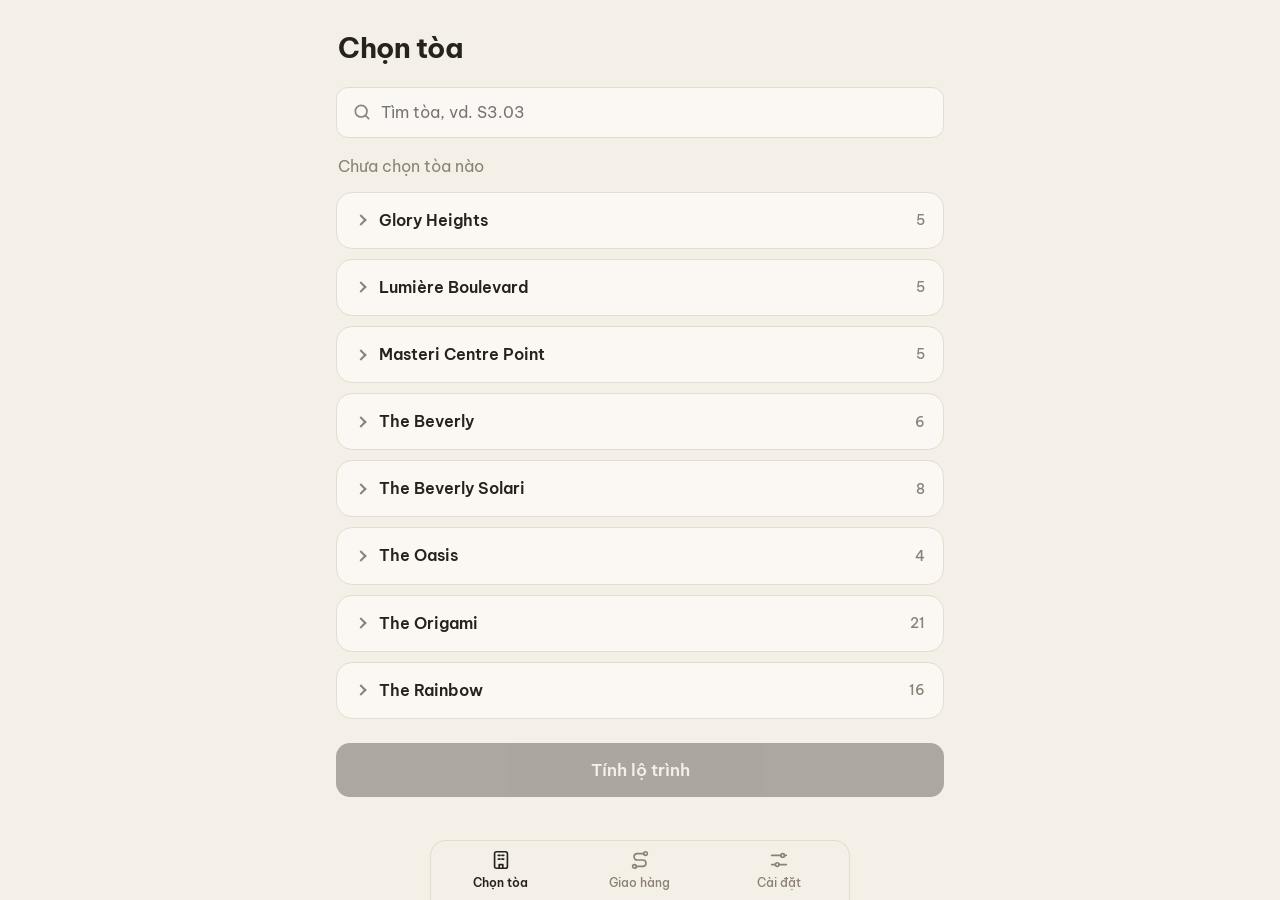
==== commit 167e658a: "Cổng ra vào hầm linh hoạt: xuất phát và về ở S3.03 hoặc S3.01 - solver.js: solveRoute (điểm giao trù" ====
--- a/app/index.html
+++ b/app/index.html
@@ -147,6 +147,13 @@
 .stop.done .id{color:var(--mut);text-decoration:line-through}
 .stop.cur{background:var(--acc-soft);margin:0 -18px;padding:12px 18px}
 
+.gate{display:flex;align-items:center;justify-content:space-between;margin:-6px 2px 10px;color:var(--mut);font-size:14px}
+.gate .link{padding:6px 2px}
+#modal .opt{display:flex;align-items:center;justify-content:space-between;gap:12px;width:100%;padding:14px 16px;margin-bottom:8px;
+  border:1px solid var(--line);border-radius:12px;font-weight:600;text-align:left}
+#modal .opt .mut{font-weight:500;font-size:14px}
+#modal .opt.on{border-color:var(--ink);background:var(--soft)}
+
 /* đang giao */
 .prog{display:flex;align-items:center;gap:12px;margin:6px 2px 14px}
 .prog .track{flex:1;height:4px;background:var(--soft);border-radius:2px;overflow:hidden}
@@ -224,6 +231,7 @@
         <h1>Lộ trình</h1>
         <div class="seg" id="modeSeg"><button data-m="moto">Xe máy</button><button data-m="walk">Đi bộ</button></div>
         <div class="sum" style="margin-top:16px"><b id="pDist"></b><span id="pMeta"></span></div>
+        <div class="gate" id="gateRow"><span id="gateTxt"></span><button class="link" id="bGate">Đổi cổng</button></div>
         <button class="btn" id="bStart">Bắt đầu giao</button>
         <div class="mapcard" id="mapPlan"></div>
         <div class="card" id="planList"></div>
@@ -248,6 +256,8 @@
         <div class="set"><label for="spMoto">Tốc độ xe máy <span class="mut small">km/h</span></label><input type="number" id="spMoto" min="3" max="60" step="1" inputmode="decimal"></div>
         <div class="set"><label for="spWalk">Tốc độ đi bộ <span class="mut small">km/h</span></label><input type="number" id="spWalk" min="1" max="10" step="0.5" inputmode="decimal"></div>
         <div class="set"><label for="stopMin">Dừng mỗi sảnh <span class="mut small">phút</span></label><input type="number" id="stopMin" min="0" max="30" step="0.5" inputmode="decimal"></div>
+        <div class="set" id="gateSet"><label>Cổng ra vào hầm</label>
+          <div class="seg" id="gateSeg" style="width:190px"><button data-g="1">Tự chọn</button><button data-g="0" id="gateOnly"></button></div></div>
       </div>
       <div class="sec">Nhóm tòa đã lưu</div>
       <div class="card" id="presetList"></div>
